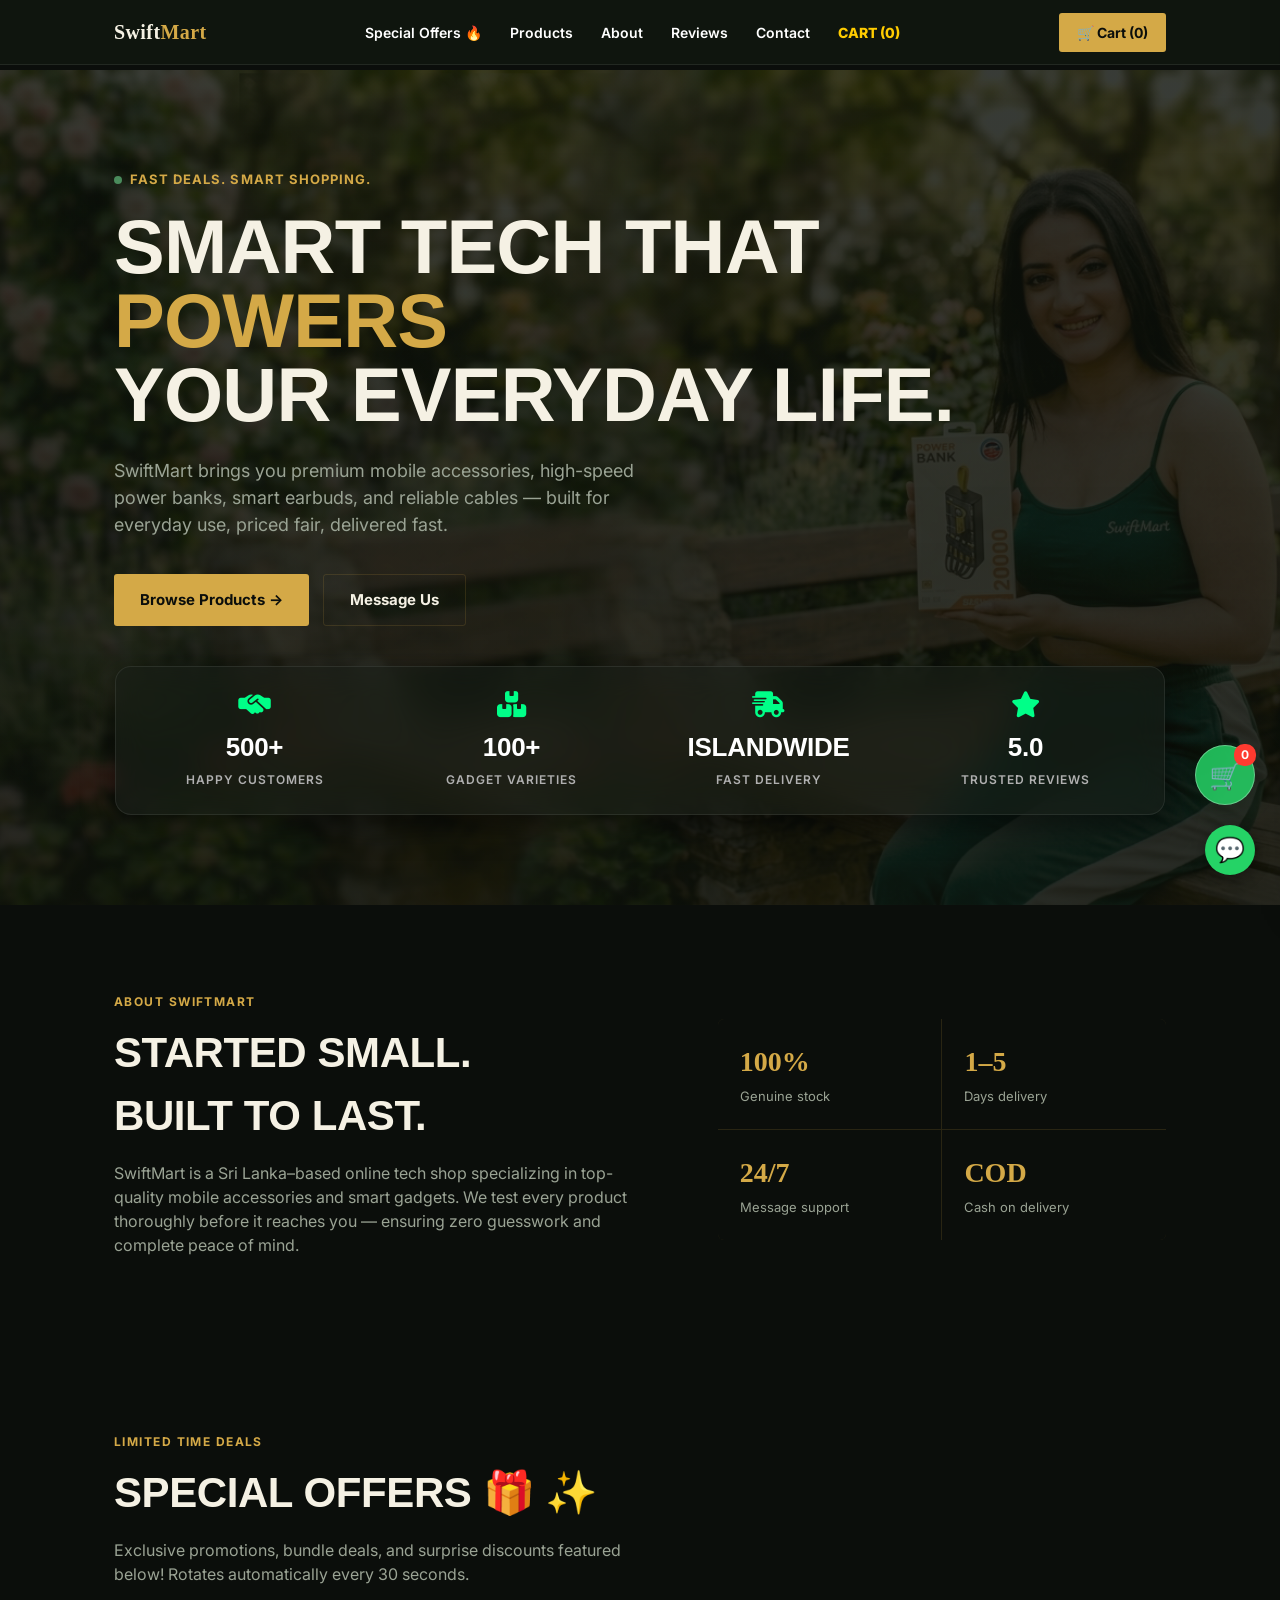
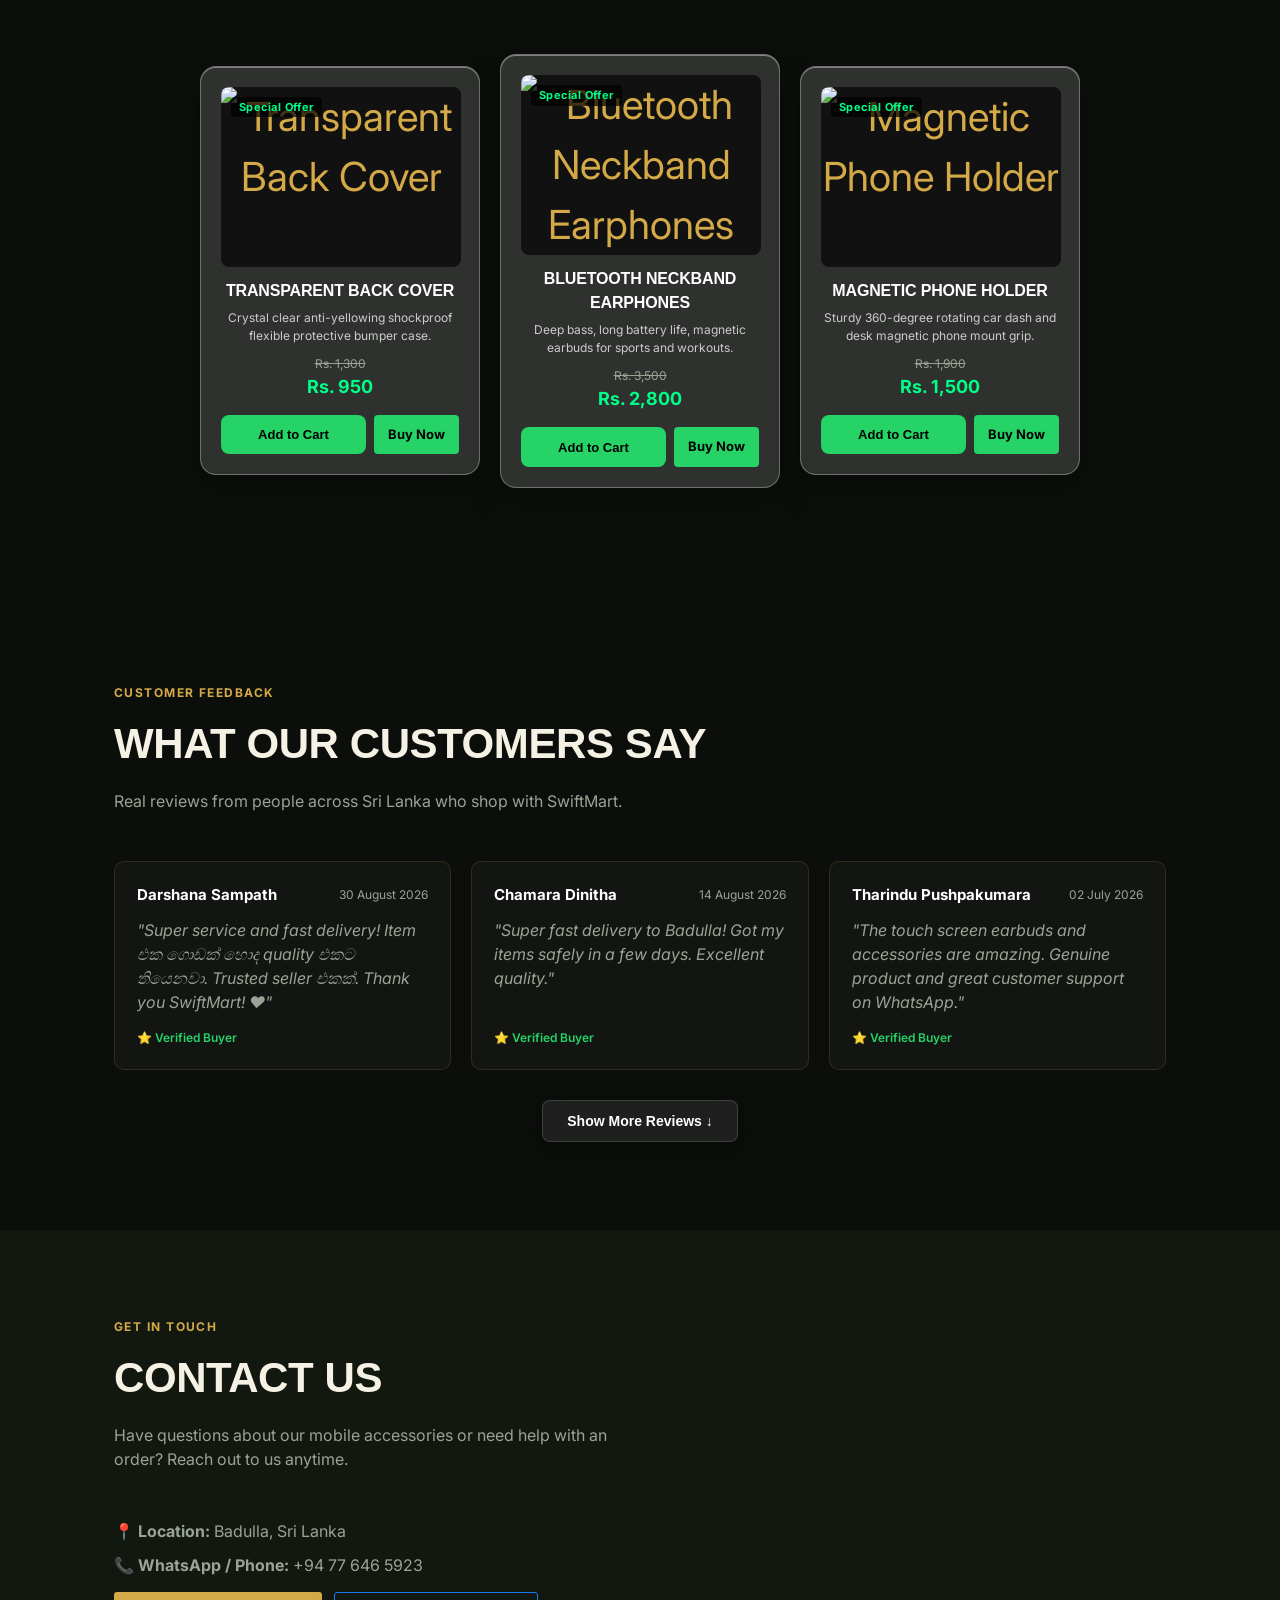
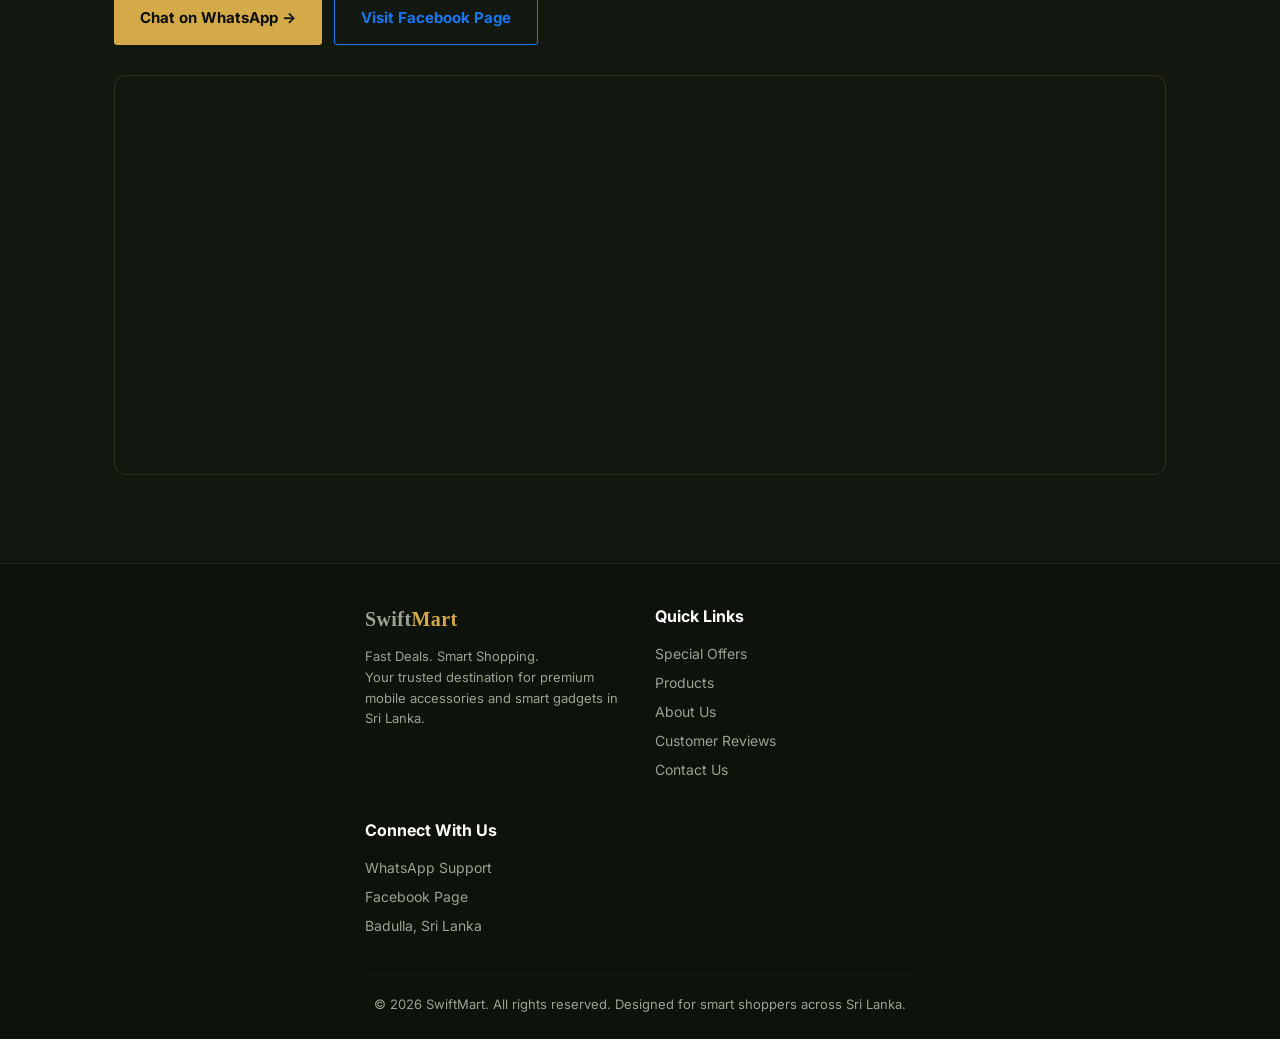
==== index.html @ 8f6fb761 "Update index.html" ====
<!DOCTYPE html>
<html lang="en">
<head>
<meta charset="UTF-8">
<meta name="viewport" content="width=device-width, initial-scale=1.0">
<title>SwiftMart | Mobile Accessories & Smart Gadgets in Badulla, Sri Lanka</title>
<meta name="description" content="Shop the best mobile phone accessories, smart gadgets, chargers, and tech items in Badulla and across Sri Lanka with islandwide delivery and fast WhatsApp ordering. Fast Deals, Smart Shopping.">
<meta name="keywords" content="SwiftMart, mobile accessories Sri Lanka, smart gadgets Badulla, phone chargers Sri Lanka, tech store Badulla, online shopping Sri Lanka">
<meta name="author" content="SwiftMart">

<meta name="google-site-verification" content="K2HTV72hZYYwLktZqMQBb0vRKhYRBGLSkxl8ZFosupA" />

<meta name="geo.region" content="LK-91">
<meta name="geo.placename" content="Badulla">
<meta name="geo.position" content="6.9934;81.0550">
<meta name="ICBM" content="6.9934, 81.0550">

<meta property="og:type" content="website">
<meta property="og:url" content="https://maliya93.github.io/SwiftMart/">
<meta property="og:title" content="SwiftMart | Fast Deals, Smart Shopping">
<meta property="og:description" content="Explore top-quality mobile accessories and smart gadgets in Badulla with fast delivery across Sri Lanka.">
<meta property="og:image" content="https://maliya93.github.io/SwiftMart/assets/preview.jpg">

<link rel="preconnect" href="https://fonts.googleapis.com">
<link href="https://fonts.googleapis.com/css2?family=Archivo+Expanded:wght@700;800&family=Inter:wght@400;500;600;700&display=swap" rel="stylesheet">
<link rel="stylesheet" href="styles.css">
<link rel="stylesheet" href="https://cdnjs.cloudflare.com/ajax/libs/font-awesome/6.4.0/css/all.min.css">
<style>
  html {
    scroll-behavior: smooth;
    scroll-padding-top: 80px;
  }

  nav {
    position: fixed;
    top: 0;
    left: 0;
    width: 100%;
    z-index: 100;
    background: rgba(18, 24, 16, 0.75) !important;
    backdrop-filter: blur(16px) saturate(180%);
    -webkit-backdrop-filter: blur(16px) saturate(180%);
    border-bottom: 1px solid rgba(255, 255, 255, 0.08);
  }

  body {
    padding-top: 70px;
  }

  .logo-link {
    text-decoration: none;
    cursor: pointer;
  }

  .navlinks a {
    color: #fff;
    transition: color 0.2s;
  }
  .navlinks a.active-nav, .navlinks a:hover {
    color: #ffcc00 !important;
  }

  .navlinks a.cart-nav-link {
    text-transform: uppercase;
    font-weight: 800;
    color: #ffcc00 !important;
    transition: color 0.2s;
  }
  .navlinks a.cart-nav-link:hover {
    color: #ffdd33 !important;
  }

  .order-link-btn {
    background: #25D366;
    color: #000 !important;
    padding: 7px 14px;
    border-radius: 4px;
    font-weight: 700;
    font-size: 13px;
    border: none !important;
    text-decoration: none;
    display: inline-flex;
    align-items: center;
    gap: 4px;
    cursor: pointer;
    transition: background 0.2s, transform 0.15s;
  }
  .order-link-btn:hover {
    background: #1eb956;
    transform: translateY(-1px);
  }
  .add-cart-btn {
    background: var(--copper);
    color: #fff;
    padding: 7px 14px;
    border-radius: 4px;
    font-weight: 700;
    font-size: 13px;
    border: none;
    cursor: pointer;
    transition: background 0.2s;
  }
  .add-cart-btn:hover {
    background: var(--copper-dim);
  }

  .share-product-btn {
    background: rgba(255, 255, 255, 0.1);
    color: #fff;
    padding: 7px 10px;
    border-radius: 4px;
    font-weight: 700;
    font-size: 13px;
    border: 1px solid rgba(255, 255, 255, 0.2);
    cursor: pointer;
    transition: background 0.2s;
    display: inline-flex;
    align-items: center;
    gap: 4px;
  }
  .share-product-btn:hover {
    background: rgba(255, 255, 255, 0.2);
  }

  .share-modal-backdrop {
    display: none;
    position: fixed;
    z-index: 2000;
    top: 0; left: 0; width: 100%; height: 100%;
    background: rgba(0, 0, 0, 0.6);
    backdrop-filter: blur(5px);
    align-items: center;
    justify-content: center;
  }
  .share-modal-backdrop.active {
    display: flex;
  }
  .share-modal-box {
    background: rgba(18, 24, 16, 0.30);
    backdrop-filter: blur(20px) saturate(180%);
    -webkit-backdrop-filter: blur(20px) saturate(180%);
    border: 1px solid rgba(255, 255, 255, 0.2);
    border-radius: 16px;
    padding: 25px;
    width: 90%;
    max-width: 360px;
    box-shadow: 0 20px 40px rgba(0,0,0,0.5);
    text-align: center;
    color: #fff;
    position: relative;
  }
  .share-modal-box h3 {
    margin: 0 0 10px 0;
    font-size: 18px;
    color: #fff;
  }
  .share-modal-box p {
    font-size: 13px;
    color: #ddd;
    margin-bottom: 20px;
  }
  .share-options-grid {
    display: flex;
    justify-content: center;
    gap: 15px;
    margin-bottom: 20px;
  }
  .share-option-icon {
    width: 45px;
    height: 45px;
    border-radius: 50%;
    display: flex;
    align-items: center;
    justify-content: center;
    font-size: 18px;
    color: #fff;
    text-decoration: none;
    transition: transform 0.2s;
    box-shadow: 0 4px 10px rgba(0,0,0,0.3);
  }
  .share-option-icon:hover {
    transform: scale(1.1);
  }
  .share-whatsapp { background: #25D366; color: #000 !important; }
  .share-facebook { background: #1877F2; }
  .share-copy { background: rgba(255, 255, 255, 0.2); border: 1px solid rgba(255,255,255,0.4); }
  
  .share-close-btn {
    background: rgba(255,255,255,0.1);
    border: none;
    color: #fff;
    padding: 8px 20px;
    border-radius: 6px;
    cursor: pointer;
    font-weight: 600;
    font-size: 13px;
    transition: background 0.2s;
  }
  .share-close-btn:hover {
    background: rgba(255,255,255,0.25);
  }

  .card-img {
    position: relative;
    height: 280px;
    background: #111;
    overflow: hidden;
    cursor: pointer;
  }
  .card-img img.main-img {
    width: 100%;
    height: 100%;
    object-fit: cover;
    object-position: center;
    display: block;
    transition: opacity 0.2s ease-in-out;
  }

  .lightbox {
    display: none;
    position: fixed;
    z-index: 1000;
    top: 0; left: 0; width: 100%; height: 100%;
    background: rgba(0, 0, 0, 0.9);
    backdrop-filter: blur(10px);
    align-items: center;
    justify-content: center;
    touch-action: none;
  }
  .lightbox.active { display: flex; }
  .lightbox-content {
    max-width: 90%;
    max-height: 80vh;
    border-radius: 8px;
    box-shadow: 0 10px 30px rgba(0,0,0,0.8);
  }
  .lightbox-close {
    position: absolute;
    top: 20px; right: 25px;
    color: #fff; font-size: 35px;
    font-weight: bold; cursor: pointer;
    z-index: 1002;
  }
  .lightbox-nav {
    position: absolute;
    top: 50%; transform: translateY(-50%);
    background: rgba(255,255,255,0.1);
    color: white; border: none;
    padding: 16px; cursor: pointer;
    font-size: 24px; border-radius: 50%;
    user-select: none; transition: background 0.2s;
    z-index: 1002;
  }
  .lightbox-nav:hover { background: rgba(255,255,255,0.3); }
  .lightbox-prev { left: 20px; }
  .lightbox-next { right: 20px; }

  .cart-float-btn {
    position: fixed;
    bottom: 25px; right: 25px;
    background: rgba(37, 211, 102, 0.85);
    color: #000;
    width: 60px; height: 60px;
    border-radius: 50%;
    display: flex; align-items: center; justify-content: center;
    font-size: 26px; 
    box-shadow: 0 8px 32px 0 rgba(0, 30, 10, 0.37);
    backdrop-filter: blur(12px);
    -webkit-backdrop-filter: blur(12px);
    border: 1px solid rgba(255, 255, 255, 0.3);
    cursor: pointer; z-index: 99; transition: transform 0.2s, background 0.2s;
  }
  .cart-float-btn:hover { transform: scale(1.08); background: rgba(37, 211, 102, 1); }
  .cart-badge {
    position: absolute; top: -2px; right: -2px;
    background: #ff3b30; color: white;
    font-size: 12px; font-weight: bold;
    padding: 2px 7px; border-radius: 10px;
  }

  .cart-drawer {
    position: fixed;
    top: 0; right: -420px;
    width: 380px; height: 100%;
    background: rgba(18, 24, 16, 0.85);
    backdrop-filter: blur(20px) saturate(180%);
    -webkit-backdrop-filter: blur(20px) saturate(180%);
    border-left: 1px solid rgba(255, 255, 255, 0.12);
    z-index: 1001;
    box-shadow: -10px 0 40px rgba(0,0,0,0.7);
    transition: right 0.35s cubic-bezier(0.1, 1, 0.1, 1);
    display: flex; flex-direction: column;
  }
  .cart-drawer.open { right: 0; }
  .cart-header {
    padding: 22px; background: rgba(255,255,255,0.04);
    display: flex; justify-content: space-between; align-items: center;
    border-bottom: 1px solid rgba(255,255,255,0.08);
  }
  .cart-header h3 { color: #fff; font-size: 18px; margin: 0; }
  .cart-close-x {
    background: none; border: none; color: #fff; font-size: 24px; cursor: pointer;
  }
  .cart-body { padding: 20px; flex: 1; overflow-y: auto; }
  .cart-item {
    display: flex; justify-content: space-between; align-items: center;
    margin-bottom: 15px; padding-bottom: 15px;
    border-bottom: 1px solid rgba(255,255,255,0.06);
  }
  .cart-item-info h4 { color: #fff; font-size: 14px; margin: 0 0 5px 0; }
  .cart-item-info p { color: #25D366; font-size: 13px; margin: 0; font-weight: 650; }
  .cart-item-controls { display: flex; align-items: center; gap: 8px; }
  .cart-item-controls button {
    background: rgba(255,255,255,0.1); color: #fff; border: none;
    width: 24px; height: 24px; border-radius: 4px; cursor: pointer; font-weight: bold;
  }
  .cart-item-controls button:hover { background: rgba(255,255,255,0.25); }
  .cart-footer {
    padding: 20px; border-top: 1px solid rgba(255,255,255,0.08);
    background: rgba(0,0,0,0.25);
  }
  .cart-total-row {
    display: flex; justify-content: space-between; color: #fff; font-size: 16px; font-weight: bold; margin-bottom: 15px;
  }
  .cart-checkout-btn {
    width: 100%; padding: 13px;
    background: #25D366; color: #000;
    font-weight: bold; border: none;
    border-radius: 6px; cursor: pointer;
    font-size: 15px; display: flex; align-items: center; justify-content: center; gap: 8px;
    transition: background 0.2s, transform 0.15s;
  }
  .cart-checkout-btn:hover { background: #1eb956; transform: translateY(-1px); }

  .wa-chat-btn {
    background: #25D366; color: #000; width: 50px; height: 50px; border-radius: 50%;
    display: flex; align-items: center; justify-content: center; font-size: 24px;
    box-shadow: 0 4px 15px rgba(0,0,0,0.3); cursor: pointer; border: none; transition: transform 0.2s;
  }
  .wa-chat-btn:hover { transform: scale(1.05); }
  .wa-chat-box {
    position: fixed; bottom: 95px; right: 25px; width: 280px; background: #121810;
    border: 1px solid var(--line); border-radius: 12px;
    overflow: hidden; box-shadow: 0 10px 30px rgba(0,0,0,0.5); z-index: 98;
    display: none;
  }
  .wa-chat-box.open { display: block; }
  .wa-chat-header {
    background: #075e54; color: #fff; padding: 12px 15px; font-weight: bold;
    display: flex; justify-content: space-between; align-items: center;
  }
  .wa-chat-body { padding: 15px; color: var(--slate); font-size: 13px; }

  .review-card {
    background: rgba(255,255,255,0.03); 
    padding: 22px; 
    border-radius: 10px; 
    border: 1px solid var(--line);
    display: flex;
    flex-direction: column;
    justify-content: space-between;
  }
  .review-hidden {
    display: none;
  }
  .review-hidden.show {
    display: flex;
  }

  .glass-btn {
    background: rgba(255, 255, 255, 0.08);
    backdrop-filter: blur(12px);
    -webkit-backdrop-filter: blur(12px);
    border: 1px solid rgba(255, 255, 255, 0.15);
    color: #fff;
    padding: 12px 24px;
    border-radius: 8px;
    font-weight: 600;
    font-size: 14px;
    cursor: pointer;
    transition: all 0.2s ease;
    box-shadow: 0 8px 32px 0 rgba(0, 0, 0, 0.3);
  }
  .glass-btn:hover {
    background: rgba(255, 255, 255, 0.15);
    border-color: rgba(255, 255, 255, 0.3);
    transform: translateY(-1px);
  }

  /* Hot Deals Section - Glass & Embossed CSS */
  .hot-deals-container {
    display: flex;
    gap: 20px;
    justify-content: center;
    align-items: center;
    padding: 20px;
    flex-wrap: wrap;
    margin-top: 30px;
  }
  .deal-box {
    background: rgba(255, 255, 255, 0.15);
    backdrop-filter: blur(12px);
    -webkit-backdrop-filter: blur(12px);
    border: 1px solid rgba(255, 255, 255, 0.3);
    box-shadow: 0 15px 35px rgba(0, 0, 0, 0.2), 
                inset 0 1px 0 rgba(255, 255, 255, 0.4);
    border-radius: 16px;
    padding: 20px;
    width: 280px;
    transition: all 0.5s ease-in-out;
    text-align: center;
    color: #fff;
  }
  .deal-box:hover {
    transform: translateY(-5px);
    box-shadow: 0 20px 40px rgba(0, 0, 0, 0.3), 
                inset 0 1px 0 rgba(255, 255, 255, 0.6);
  }

  footer {
    background: #0d120a;
    border-top: 1px solid rgba(255,255,255,0.08);
    color: var(--slate);
    padding: 40px 0 25px 0;
    font-size: 14px;
  }
  .footer-grid {
    display: grid;
    grid-template-columns: repeat(auto-fit, minmax(220px, 1fr));
    gap: 30px;
    margin-bottom: 30px;
  }
  .footer-col h4 {
    color: #fff;
    font-size: 16px;
    margin-bottom: 15px;
    font-weight: 700;
  }
  .footer-col ul {
    list-style: none;
    padding: 0;
    margin: 0;
  }
  .footer-col ul li {
    margin-bottom: 8px;
  }
  .footer-col ul li a {
    color: var(--slate);
    text-decoration: none;
    transition: color 0.2s;
  }
  .footer-col ul li a:hover {
    color: #ffcc00;
  }
  .footer-bottom {
    text-align: center;
    border-top: 1px solid rgba(255,255,255,0.05);
    padding-top: 20px;
    font-size: 13px;
    color: rgba(255,255,255,0.5);
  }

  header.hero {
    position: relative;
    background: linear-gradient(rgba(12, 16, 10, 0.82), rgba(12, 16, 10, 0.88)), url('images/BG01.jpg') no-repeat center center/cover !important;
    transition: background 0.8s ease-in-out;
  }

  @media (max-width: 768px) {
    header.hero {
      background: linear-gradient(rgba(12, 16, 10, 0.82), rgba(12, 16, 10, 0.88)), url('images/BG01 - Mobi.jpg') no-repeat center center/cover !important;
      background-size: cover !important;
      background-position: center center !important;
    }
  }
</style>
</head>
<body>

<div id="chargebar"></div>

<nav>
  <div class="wrap">
    <a href="#" class="logo-link"><div class="logo">Swift<span>Mart</span></div></a>
    <div class="navlinks">
      <a href="#special-offers" id="nav-special-offers">Special Offers 🔥</a>
      <a href="products.html" id="nav-products">Products</a>
      <a href="#about" id="nav-about">About</a>
      <a href="#reviews" id="nav-reviews">Reviews</a>
      <a href="#contact" id="nav-contact">Contact</a>
      <a href="javascript:void(0)" onclick="toggleCart()" class="cart-nav-link">CART (<span id="cart-count-nav">0</span>)</a>
    </div>
    <a href="javascript:void(0)" onclick="toggleCart()" class="nav-cta">🛒 Cart (<span id="cart-count-nav-top">0</span>)</a>
  </div>
</nav>

<div class="cart-float-btn" id="floatingCartBtn" onclick="toggleCart()" title="Open Cart" style="bottom: 95px;">
  🛒
  <span class="cart-badge" id="cart-badge-float">0</span>
</div>

<div style="position: fixed; bottom: 25px; right: 25px; z-index: 99; display: flex; flex-direction: column; align-items: flex-end;">
  <div class="wa-chat-box" id="waChatBox">
    <div class="wa-chat-header">
      <span>💬 SwiftMart Support</span>
      <span style="cursor: pointer; font-size: 18px;" onclick="toggleWaChat()">×</span>
    </div>
    <div class="wa-chat-body">
      <p style="margin-bottom: 12px; color: #fff;">Hi there! 👋 How can we help you with SwiftMart accessories today?</p>
      <a href="https://wa.me/94776465923?text=Hi%20SwiftMart,%20I%20have%20an%20inquiry" target="_blank" class="btn btn-primary" style="display: block; text-align: center; padding: 10px; font-size: 13px;">Start WhatsApp Chat →</a>
    </div>
  </div>
  <button class="wa-chat-btn" onclick="toggleWaChat()" title="Chat on WhatsApp">
    💬
  </button>
</div>

<div class="cart-drawer" id="cartDrawer">
  <div class="cart-header">
    <h3>Your Shopping Cart</h3>
    <button class="cart-close-x" onclick="toggleCart()">×</button>
  </div>
  <div class="cart-body" id="cartItemsContainer">
    <p style="color: var(--slate); text-align: center; margin-top: 40px;">Your cart is empty.</p>
  </div>
  <div class="cart-footer">
    <div class="cart-total-row">
      <span>Total:</span>
      <span id="cartTotalPrice">Rs. 0</span>
    </div>
    <button class="cart-checkout-btn" onclick="sendCartToWhatsApp()">
      📲 Send Order via WhatsApp
    </button>
  </div>
</div>

<header class="hero">
  <div class="wrap">
    <div class="eyebrow"><span class="pulse-dot"></span> Fast Deals. Smart Shopping.</div>
    <h1 class="headline">Smart Tech That <span class="accent">Powers</span><br>Your Everyday Life.</h1>
    <p class="sub">SwiftMart brings you premium mobile accessories, high-speed power banks, smart earbuds, and reliable cables — built for everyday use, priced fair, delivered fast.</p>
    <div class="hero-actions">
      <a href="products.html" class="btn btn-primary">Browse Products →</a>
      <a href="https://wa.me/94776465923?text=Hi%20SwiftMart,%20I%20have%20an%20inquiry" target="_blank" class="btn btn-outline">Message Us</a>
    </div>

    <section class="swift-stats-bar">
        <div class="stats-container">
            <div class="stat-item">
                <i class="fas fa-handshake-simple"></i>
                <h3>500+</h3>
                <p>Happy Customers</p>
            </div>
            <div class="stat-item">
                <i class="fas fa-boxes-stacked"></i>
                <h3>100+</h3>
                <p>Gadget Varieties</p>
            </div>
            <div class="stat-item">
                <i class="fas fa-truck-fast"></i>
                <h3>Islandwide</h3>
                <p>Fast Delivery</p>
            </div>
            <div class="stat-item">
                <i class="fas fa-star"></i>
                <h3>5.0</h3>
                <p>Trusted Reviews</p>
            </div>
        </div>
    </section>

    <style>
    .swift-stats-bar {
        background: rgba(25, 30, 25, 0.65);
        backdrop-filter: blur(16px) saturate(180%);
        -webkit-backdrop-filter: blur(16px) saturate(180%);
        border: 1px solid rgba(255, 255, 255, 0.08);
        border-radius: 16px;
        max-width: 1050px;
        margin: 40px auto 10px auto;
        padding: 25px 20px;
        box-shadow: 0 10px 30px rgba(0, 0, 0, 0.5);
    }
    .stats-container {
        display: flex;
        flex-wrap: wrap;
        justify-content: space-around;
        align-items: center;
        gap: 20px;
    }
    .stat-item {
        text-align: center;
        flex: 1;
        min-width: 150px;
        transition: transform 0.3s ease;
    }
    .stat-item:hover {
        transform: translateY(-4px);
    }
    .stat-item i {
        font-size: 26px;
        color: #00ff88;
        margin-bottom: 10px;
    }
    .stat-item h3 {
        font-size: 26px;
        font-weight: 700;
        margin: 0 0 4px 0;
        color: #ffffff;
    }
    .stat-item p {
        font-size: 12px;
        color: #b0b0b0;
        margin: 0;
        text-transform: uppercase;
        letter-spacing: 1px;
        font-weight: 600;
    }
    @media (max-width: 768px) {
        .swift-stats-bar {
            margin: 20px 10px;
            padding: 20px 10px;
        }
    }
    </style>

  </div>
</header>

<section class="section" id="about">
  <div class="wrap about-grid">
    <div>
      <div class="kicker">ABOUT SWIFTMART</div>
      <h2 class="section-title">Started small.<br>Built to last.</h2>
      <p class="section-desc" style="margin-bottom:0;">
        SwiftMart is a Sri Lanka–based online tech shop specializing in top-quality mobile accessories and smart gadgets. We test every product thoroughly before it reaches you — ensuring zero guesswork and complete peace of mind.
      </p>
    </div>
    <div class="about-stats">
      <div class="stat"><b>100%</b><span>Genuine stock</span></div>
      <div class="stat"><b>1–5</b><span>Days delivery</span></div>
      <div class="stat"><b>24/7</b><span>Message support</span></div>
      <div class="stat"><b>COD</b><span>Cash on delivery</span></div>
    </div>
  </div>
</section>

<section class="section" id="special-offers">
  <div class="wrap">
    <div class="kicker">LIMITED TIME DEALS</div>
    <h2 class="section-title">Special Offers 🎁 ✨</h2>
    <p class="section-desc">Exclusive promotions, bundle deals, and surprise discounts featured below! Rotates automatically every 30 seconds.</p>
    
    <div class="hot-deals-container" id="hotDealsContainer">
        <!-- Dynamic Products from products.html list will load here -->
    </div>
  </div>
</section>

<section class="section" id="reviews">
  <div class="wrap">
    <div class="kicker">CUSTOMER FEEDBACK</div>
    <h2 class="section-title">What Our Customers Say</h2>
    <p class="section-desc">Real reviews from people across Sri Lanka who shop with SwiftMart.</p>
    
    <div style="margin-top: 30px; display: grid; grid-template-columns: repeat(auto-fit, minmax(280px, 1fr)); gap: 20px;" id="reviewsGrid">
      <div class="review-card">
        <div>
          <div style="display: flex; justify-content: space-between; align-items: center; margin-bottom: 12px;">
            <b style="color: #fff; font-size: 15px;">Darshana Sampath</b>
            <span style="font-size: 12px; color: var(--slate);">30 August 2026</span>
          </div>
          <p style="color: var(--slate); font-style: italic; margin-bottom: 15px; line-height: 1.5;">"Super service and fast delivery! Item එක ගොඩක් හොද quality එකට තියෙනවා. Trusted seller එකක්. Thank you SwiftMart! ❤️"</p>
        </div>
        <div style="font-size: 12px; color: #25D366; font-weight: 600;">⭐ Verified Buyer</div>
      </div>

      <div class="review-card">
        <div>
          <div style="display: flex; justify-content: space-between; align-items: center; margin-bottom: 12px;">
            <b style="color: #fff; font-size: 15px;">Chamara Dinitha</b>
            <span style="font-size: 12px; color: var(--slate);">14 August 2026</span>
          </div>
          <p style="color: var(--slate); font-style: italic; margin-bottom: 15px; line-height: 1.5;">"Super fast delivery to Badulla! Got my items safely in a few days. Excellent quality."</p>
        </div>
        <div style="font-size: 12px; color: #25D366; font-weight: 600;">⭐ Verified Buyer</div>
      </div>

      <div class="review-card">
        <div>
          <div style="display: flex; justify-content: space-between; align-items: center; margin-bottom: 12px;">
            <b style="color: #fff; font-size: 15px;">Tharindu Pushpakumara</b>
            <span style="font-size: 12px; color: var(--slate);">02 July 2026</span>
          </div>
          <p style="color: var(--slate); font-style: italic; margin-bottom: 15px; line-height: 1.5;">"The touch screen earbuds and accessories are amazing. Genuine product and great customer support on WhatsApp."</p>
        </div>
        <div style="font-size: 12px; color: #25D366; font-weight: 600;">⭐ Verified Buyer</div>
      </div>

      <div class="review-card review-hidden extra-review">
        <div>
          <div style="display: flex; justify-content: space-between; align-items: center; margin-bottom: 12px;">
            <b style="color: #fff; font-size: 15px;">Kasun Rathnayake</b>
            <span style="font-size: 12px; color: var(--slate);">20 June 2026</span>
          </div>
          <p style="color: var(--slate); font-style: italic; margin-bottom: 15px; line-height: 1.5;">"Best power bank collection in Sri Lanka. Very helpful service and solid warranty support."</p>
        </div>
        <div style="font-size: 12px; color: #25D366; font-weight: 600;">⭐ Verified Buyer</div>
      </div>

      <div class="review-card review-hidden extra-review">
        <div>
          <div style="display: flex; justify-content: space-between; align-items: center; margin-bottom: 12px;">
            <b style="color: #fff; font-size: 15px;">Nuwan Pradeep</b>
            <span style="font-size: 12px; color: var(--slate);">05 May 2026</span>
          </div>
          <p style="color: var(--slate); font-style: italic; margin-bottom: 15px; line-height: 1.5;">"Smooth transaction. Ordered via WhatsApp and got it delivered right to my doorstep. Highly recommended!"</p>
        </div>
        <div style="font-size: 12px; color: #25D366; font-weight: 600;">⭐ Verified Buyer</div>
      </div>
    </div>

    <div style="text-align: center; margin-top: 30px;" id="showMoreContainer">
      <button onclick="toggleMoreReviews()" id="showMoreBtn" class="glass-btn">Show More Reviews ↓</button>
    </div>
  </div>
</section>

<section class="section section-alt" id="contact">
  <div class="wrap">
    <div class="kicker">GET IN TOUCH</div>
    <h2 class="section-title">Contact Us</h2>
    <p class="section-desc">Have questions about our mobile accessories or need help with an order? Reach out to us anytime.</p>
    
    <div style="margin-top: 30px;">
      <p style="color: var(--slate); margin-bottom: 10px;">📍 <b>Location:</b> Badulla, Sri Lanka</p>
      <p style="color: var(--slate); margin-bottom: 15px;">📞 <b>WhatsApp / Phone:</b> +94 77 646 5923</p>
      <div style="display: flex; gap: 12px; flex-wrap: wrap; margin-top: 15px;">
        <a href="https://wa.me/94776465923?text=Hi%20SwiftMart,%20I%20have%20an%20inquiry" target="_blank" class="btn btn-primary">Chat on WhatsApp →</a>
        <a href="https://www.facebook.com/profile.php?id=61578484391080" target="_blank" class="btn btn-outline" style="border-color: #1877F2; color: #1877F2;">Visit Facebook Page</a>
      </div>
    </div>
    
    <div style="margin-top: 30px; border-radius: 12px; overflow: hidden; border: 1px solid var(--line); height: 400px; background: #121810;">
      <iframe src="https://www.google.com/maps/embed?pb=!1m18!1m12!1m3!1d320.3430775183844!2d81.05117933911423!3d6.993193341477941!2m3!1f0!2f0!3f0!3m2!1i1024!2i768!4f13.1!3m3!1m2!1s0x3ae46321a0bab985%3A0x6abe489e54181c65!2sSwiftMart!5e1!3m2!1sen!2slk!4v1788463587495!5m2!1sen!2slk" width="100%" height="100%" style="border:0;" allowfullscreen="" loading="lazy" referrerpolicy="strict-origin-when-cross-origin"></iframe>
    </div>
  </div>
</section>

<footer>
  <div class="wrap">
    <div class="footer-grid">
      <div class="footer-col">
        <div class="logo" style="margin-bottom: 12px;">Swift<span>Mart</span></div>
        <p style="font-size: 13px; color: var(--slate); line-height: 1.6;">
          Fast Deals. Smart Shopping.<br>Your trusted destination for premium mobile accessories and smart gadgets in Sri Lanka.
        </p>
      </div>
      <div class="footer-col">
        <h4>Quick Links</h4>
        <ul>
          <li><a href="#special-offers">Special Offers</a></li>
          <li><a href="products.html">Products</a></li>
          <li><a href="#about">About Us</a></li>
          <li><a href="#reviews">Customer Reviews</a></li>
          <li><a href="#contact">Contact Us</a></li>
        </ul>
      </div>
      <div class="footer-col">
        <h4>Connect With Us</h4>
        <ul>
          <li><a href="https://wa.me/94776465923" target="_blank">WhatsApp Support</a></li>
          <li><a href="https://www.facebook.com/profile.php?id=61578484391080" target="_blank">Facebook Page</a></li>
          <li><a href="#contact">Badulla, Sri Lanka</a></li>
        </ul>
      </div>
    </div>
    <div class="footer-bottom">
      <p>© 2026 SwiftMart. All rights reserved. Designed for smart shoppers across Sri Lanka.</p>
    </div>
  </div>
</footer>

<div class="share-modal-backdrop" id="shareModalBackdrop">
  <div class="share-modal-box">
    <h3 id="shareModalTitle">Share Product</h3>
    <p>Choose your platform to share this item with friends:</p>
    <div class="share-options-grid">
      <a id="shareWaBtn" href="javascript:void(0)" target="_blank" class="share-option-icon share-whatsapp" title="Share on WhatsApp"><i class="fab fa-whatsapp"></i></a>
      <a id="shareFbBtn" href="javascript:void(0)" target="_blank" class="share-option-icon share-facebook" title="Share on Facebook"><i class="fab fa-facebook-f"></i></a>
      <a href="javascript:void(0)" onclick="copyCurrentShareLink(this)" class="share-option-icon share-copy" title="Copy Link"><i class="fas fa-link"></i></a>
    </div>
    <button onclick="closeShareModal()" class="share-close-btn">Close</button>
  </div>
</div>

<div id="lightbox" class="lightbox">
  <span class="lightbox-close" onclick="closeLightbox()">×</span>
  <img id="lightbox-img" class="lightbox-content" src="" alt="Popup View">
</div>

<script>
  // Scroll Chargebar Script
  window.addEventListener('scroll', () => {
    let winScroll = document.documentElement.scrollTop;
    let height = document.documentElement.scrollHeight - document.documentElement.clientHeight;
    let scrolled = (winScroll / height) * 100;
    const chargebar = document.getElementById('chargebar');
    if (chargebar) {
      chargebar.style.width = scrolled + '%';
    }
  });

  // Products list synchronized with products.html
  const allProducts = [
    {
      id: 1,
      name: "Wireless Earbuds Pro",
      desc: "Active noise cancellation, crystal clear sound & smart LED touch display case.",
      oldPrice: "Rs. 5,500",
      price: "Rs. 4,500",
      numPrice: 4500,
      image: "images/earbuds.png"
    },
    {
      id: 2,
      name: "Fast Charging Adapter 20W",
      desc: "High-speed Type-C wall charger with advanced over-voltage safety protection.",
      oldPrice: "Rs. 2,800",
      price: "Rs. 2,200",
      numPrice: 2200,
      image: "images/adapter.png"
    },
    {
      id: 3,
      name: "Magnetic Phone Holder",
      desc: "Sturdy 360-degree rotating car dash and desk magnetic phone mount grip.",
      oldPrice: "Rs. 1,900",
      price: "Rs. 1,500",
      numPrice: 1500,
      image: "images/holder.png"
    },
    {
      id: 4,
      name: "Transparent Back Cover",
      desc: "Crystal clear anti-yellowing shockproof flexible protective bumper case.",
      oldPrice: "Rs. 1,300",
      price: "Rs. 950",
      numPrice: 950,
      image: "images/cover.png"
    },
    {
      id: 5,
      name: "Type-C Braided Cable",
      desc: "Heavy-duty fast data sync and rapid charging reinforced nylon braided wire.",
      oldPrice: "Rs. 1,200",
      price: "Rs. 800",
      numPrice: 800,
      image: "images/cable.png"
    },
    {
      id: 6,
      name: "Mini Power Bank 10000mAh",
      desc: "Ultra-compact pocket-size high capacity portable charger power bank.",
      oldPrice: "Rs. 6,900",
      price: "Rs. 5,900",
      numPrice: 5900,
      image: "images/powerbank.png"
    },
    {
      id: 7,
      name: "Bluetooth Neckband Earphones",
      desc: "Deep bass, long battery life, magnetic earbuds for sports and workouts.",
      oldPrice: "Rs. 3,500",
      price: "Rs. 2,800",
      numPrice: 2800,
      image: "images/neckband.png"
    },
    {
      id: 8,
      name: "Smart Watch Ultra Series",
      desc: "Bluetooth calling, fitness tracker, multiple sports modes, HD touch display.",
      oldPrice: "Rs. 8,500",
      price: "Rs. 6,900",
      numPrice: 6900,
      image: "images/smartwatch.png"
    },
    {
      id: 9,
      name: "Tempered Glass Screen Protector",
      desc: "9H hardness scratch-resistant edge-to-edge transparent glass protection.",
      oldPrice: "Rs. 950",
      price: "Rs. 650",
      numPrice: 650,
      image: "images/tempered.png"
    },
    {
      id: 10,
      name: "Phone Ring Light Stand",
      desc: "Adjustable LED ring light with phone holder for content creators and reels.",
      oldPrice: "Rs. 4,200",
      price: "Rs. 3,400",
      numPrice: 3400,
      image: "images/ringlight.png"
    },
    {
      id: 11,
      name: "OTG Adapter Type-C to USB",
      desc: "High-speed data transfer connector plug for flash drives and accessories.",
      oldPrice: "Rs. 600",
      price: "Rs. 350",
      numPrice: 350,
      image: "images/otg.png"
    },
    {
      id: 12,
      name: "Car Charger Dual Port 38W",
      desc: "Fast USB and Type-C vehicle power adapter with LED voltage indicator.",
      oldPrice: "Rs. 2,500",
      price: "Rs. 1,950",
      numPrice: 1950,
      image: "images/carcharger.png"
    }
  ];

  function getWeeklyProducts() {
    let shuffled = [...allProducts].sort(() => Math.random() - 0.5);
    return shuffled.slice(0, 3);
  }

  function renderHotDeals() {
    const container = document.getElementById("hotDealsContainer");
    if(!container) return;
    const weeklyItems = getWeeklyProducts();

    container.innerHTML = weeklyItems.map(product => `
        <div class="deal-box">
            <div class="card-img" onclick="openLightbox('${product.image}')" style="height: 180px; border-radius: 8px; margin-bottom: 12px;">
                <img src="${product.image}" alt="${product.name}" class="main-img" style="object-fit: contain;">
                <span class="card-tag" style="position: absolute; top: 10px; left: 10px; background: rgba(0,0,0,0.7); color: #00ff88; padding: 2px 8px; font-size: 11px; border-radius: 4px;">Special Offer</span>
            </div>
            <h3 style="font-size: 16px; margin-bottom: 6px; color: #fff;">${product.name}</h3>
            <p style="font-size: 12px; color: #ccc; margin-bottom: 10px;">${product.desc}</p>
            <div style="margin-bottom: 15px;">
              <span style="text-decoration: line-through; color: var(--slate); font-size: 12px; display: block;">${product.oldPrice}</span>
              <span style="font-weight:bold; color:#00ff88; font-size: 18px;">${product.price}</span>
            </div>
            <div style="display: flex; gap: 8px;">
              <button onclick="addToCart('${product.name}', ${product.numPrice})" style="flex:1; padding:10px; background:#25D366; color:#000; border:none; border-radius:8px; cursor:pointer; font-weight:bold; font-size:13px;">Add to Cart</button>
              <a href="https://wa.me/94776465923?text=Hi%20SwiftMart,%20I%20want%20to%20order%20${encodeURIComponent(product.name)}%20at%20Special%20Offer%20${product.price}" target="_blank" class="order-link-btn" style="padding: 10px 14px;">Buy Now</a>
            </div>
        </div>
    `).join('');
  }

  document.addEventListener("DOMContentLoaded", () => {
    renderHotDeals();
  });

  // Changes items automatically every 30 seconds (30000 milliseconds)
  setInterval(renderHotDeals, 30000);

  function getHeroImages() {
    if (window.innerWidth <= 768) {
      return [
        "images/BG01 - Mobi.jpg",
        "images/BG02 - Mobi.jpg"
      ];
    } else {
      return [
        "images/BG01.jpg",
        "images/BG02.jpg"
      ];
    }
  }

  let currentHeroIndex = 0;

  function rotateHeroBackground() {
    const heroImages = getHeroImages();
    currentHeroIndex = (currentHeroIndex + 1) % heroImages.length;
    const heroEl = document.querySelector('header.hero');
    if (heroEl) {
      heroEl.style.setProperty('background', `linear-gradient(rgba(12, 16, 10, 0.82), rgba(12, 16, 10, 0.88)), url('${heroImages[currentHeroIndex]}') no-repeat center center/cover`, 'important');
    }
  }

  setInterval(rotateHeroBackground, 10000);

  function toggleWaChat() {
    const box = document.getElementById('waChatBox');
    box.classList.toggle('open');
  }

  function toggleMoreReviews() {
    const hiddenReviews = document.querySelectorAll('.extra-review');
    const btn = document.getElementById('showMoreBtn');
    let isHidden = false;

    hiddenReviews.forEach(rev => {
      rev.classList.toggle('show');
      if(rev.classList.contains('show')) {
        isHidden = true;
      }
    });

    if(isHidden) {
      btn.innerText = 'Show Less Reviews ↑';
    } else {
      btn.innerText = 'Show More Reviews ↓';
    }
  }

  window.addEventListener('scroll', () => {
    const sections = document.querySelectorAll('section');
    const navLinks = document.querySelectorAll('.navlinks a[href^="#"]');
    
    let current = '';
    sections.forEach(section => {
      const sectionTop = section.offsetTop;
      if (window.scrollY >= (sectionTop - 120)) {
        current = section.getAttribute('id');
      }
    });

    navLinks.forEach(link => {
      link.classList.remove('active-nav');
      if (link.getAttribute('href') === '#' + current) {
        link.classList.add('active-nav');
      }
    });
  });

  let activeShareUrl = '';

  function openShareModal(productName, productUrl) {
    activeShareUrl = productUrl;
    document.getElementById('shareModalTitle').innerText = 'Share ' + productName;
    
    const waText = `Check out this amazing product at SwiftMart: *${productName}* - ${productUrl}`;
    document.getElementById('shareWaBtn').setAttribute('href', `https://wa.me/?text=${encodeURIComponent(waText)}`);
    
    const fbUrl = `https://www.facebook.com/sharer/sharer.php?u=${encodeURIComponent(productUrl)}`;
    document.getElementById('shareFbBtn').setAttribute('href', fbUrl);

    document.getElementById('shareModalBackdrop').classList.add('active');
  }

  function closeShareModal() {
    document.getElementById('shareModalBackdrop').classList.remove('active');
  }

  function copyCurrentShareLink(btnElement) {
    navigator.clipboard.writeText(activeShareUrl).then(() => {
      let origHtml = btnElement.innerHTML;
      btnElement.innerHTML = '<i class="fas fa-check"></i>';
      setTimeout(() => {
        btnElement.innerHTML = origHtml;
      }, 2000);
    });
  }

  function openLightbox(imageSrc) {
    const lightbox = document.getElementById('lightbox');
    const lightboxImg = document.getElementById('lightbox-img');
    lightboxImg.src = imageSrc;
    lightbox.classList.add('active');
  }

  function closeLightbox() {
    document.getElementById('lightbox').classList.remove('active');
  }

  let cart = [];

  function toggleCart() {
    const drawer = document.getElementById('cartDrawer');
    drawer.classList.toggle('open');
  }

  function addToCart(name, price) {
    const existingItem = cart.find(item => item.name === name);
    if (existingItem) {
      existingItem.qty += 1;
    } else {
      cart.push({ name, price, qty: 1 });
    }
    updateCartUI();
    toggleCart();
  }

  function updateQty(name, change) {
    const item = cart.find(item => item.name === name);
    if (item) {
      item.qty += change;
      if (item.qty <= 0) {
        cart = cart.filter(i => i.name !== name);
      }
    }
    updateCartUI();
  }

  let totalCount = 0;
  let totalPrice = 0;

  function updateCartUI() {
    const container = document.getElementById('cartItemsContainer');
    const countNav = document.getElementById('cart-count-nav');
    const countNavTop = document.getElementById('cart-count-nav-top');
    const badgeFloat = document.getElementById('cart-badge-float');
    const totalPriceEl = document.getElementById('cartTotalPrice');

    totalCount = 0;
    totalPrice = 0;

    if (cart.length === 0) {
      container.innerHTML = '<p style="color: var(--slate); text-align: center; margin-top: 40px;">Your cart is empty.</p>';
    } else {
      container.innerHTML = '';
      cart.forEach(item => {
        totalCount += item.qty;
        totalPrice += item.price * item.qty;

        container.innerHTML += `
          <div class="cart-item">
            <div class="cart-item-info">
              <h4>${item.name}</h4>
              <p>Rs. ${(item.price * item.qty).toLocaleString()}</p>
            </div>
            <div class="cart-item-controls">
              <button onclick="updateQty('${item.name}', -1)">-</button>
              <span style="color: #fff; font-size: 13px; font-weight: bold;">${item.qty}</span>
              <button onclick="updateQty('${item.name}', 1)">+</button>
            </div>
          </div>
        `;
      });
    }

    countNav.innerText = totalCount;
    countNavTop.innerText = totalCount;
    badgeFloat.innerText = totalCount;
    totalPriceEl.innerText = 'Rs. ' + totalPrice.toLocaleString();
  }

  function sendCartToWhatsApp() {
    if (cart.length === 0) {
      alert('Your cart is empty!');
      return;
    }

    let message = 'Hi SwiftMart, I would like to place an order:%0A';
    let total = 0;

    cart.forEach(item => {
      let sub = item.price * item.qty;
      total += sub;
      message += `- ${item.name} (x${item.qty}) - Rs. ${sub.toLocaleString()}%0A`;
    });

    message += `%0ATotal: Rs. ${total.toLocaleString()}%0APlease confirm my order.`;
    window.open(`https://wa.me/94776465923?text=${message}`, '_blank');
  }
</script>

</body>
</html>
---- styles.css ----
:root{
    --bg: #0B0E0B;
    --bg-alt: #121810;
    --copper: #D4A947;
    --copper-dim: #9C7C2E;
    --cream: #F5F1E4;
    --slate: #9AA394;
    --cyan: #4A8B5C;
    --line: rgba(212,169,71,0.15);
  }
  *{box-sizing:border-box; margin:0; padding:0;}
  html{scroll-behavior:smooth;}
  body{
    background:var(--bg);
    color:var(--cream);
    font-family:'Inter',sans-serif;
    line-height:1.5;
    overflow-x:hidden;
  }
  h1,h2,h3{
    font-family:'Archivo Expanded',sans-serif;
    letter-spacing:-0.01em;
    text-transform:uppercase;
  }
  a{color:inherit; text-decoration:none;}
  img{max-width:100%; display:block;}
  .wrap{max-width:1100px; margin:0 auto; padding:0 24px;}

  /* charge bar - signature element, fixed at top, fills on scroll */
  #chargebar{
    position:fixed; top:0; left:0; height:4px; width:0%;
    background:linear-gradient(90deg, var(--copper), var(--cyan));
    z-index:100; transition:width 0.1s linear;
  }

  /* nav */
  nav{
    position:sticky; top:0; z-index:50;
    background:rgba(20,22,43,0.88); backdrop-filter:blur(10px);
    border-bottom:1px solid var(--line);
  }
  nav .wrap{display:flex; align-items:center; justify-content:space-between; height:64px;}
  .logo{font-family:'Archivo Expanded'; font-weight:800; font-size:20px; letter-spacing:0.02em;}
  .logo span{color:var(--copper);}
  .navlinks{display:flex; gap:28px; font-size:14px; font-weight:600;}
  .navlinks a{color:var(--slate); transition:color 0.2s;}
  .navlinks a:hover{color:var(--cream);}
  .nav-cta{
    background:var(--copper); color:var(--bg); padding:9px 18px; border-radius:3px;
    font-weight:700; font-size:14px;
  }
  @media(max-width:640px){ .navlinks{display:none;} }

  /* hero */
  header.hero{
    padding:100px 0 80px; position:relative;
    background:
      radial-gradient(ellipse 600px 400px at 85% 20%, rgba(212,169,71,0.15), transparent),
      radial-gradient(ellipse 500px 350px at 10% 80%, rgba(74,139,92,0.15), transparent);
  }
  .eyebrow{
    display:flex; align-items:center; gap:8px;
    color:var(--copper); font-size:13px; font-weight:700; letter-spacing:0.08em; text-transform:uppercase;
    margin-bottom:20px;
  }
  .pulse-dot{
    width:8px; height:8px; border-radius:50%; background:var(--cyan);
    box-shadow:0 0 0 0 rgba(74,139,92,0.6);
    animation:pulse 2s infinite;
  }
  @keyframes pulse{
    0%{box-shadow:0 0 0 0 rgba(74,139,92,0.5);}
    70%{box-shadow:0 0 0 10px rgba(74,139,92,0);}
    100%{box-shadow:0 0 0 0 rgba(74,139,92,0);}
  }
  h1.headline{
    font-size:clamp(40px, 7vw, 76px); font-weight:800; line-height:0.98;
    max-width:900px;
  }
  h1.headline .accent{color:var(--copper);}
  .sub{
    color:var(--slate); font-size:18px; max-width:520px; margin:24px 0 36px;
  }
  .hero-actions{display:flex; gap:14px; flex-wrap:wrap;}
  .btn{
    padding:14px 26px; border-radius:3px; font-weight:700; font-size:15px;
    display:inline-flex; align-items:center; gap:8px; transition:transform 0.15s, background 0.15s;
  }
  .btn:hover{transform:translateY(-2px);}
  .btn-primary{background:var(--copper); color:var(--bg);}
  .btn-primary:hover{background:#f0a373;}
  .btn-outline{border:1px solid var(--line); color:var(--cream);}
  .btn-outline:hover{border-color:var(--cream);}

  /* battery indicator strip */
  .battery-strip{
    display:flex; align-items:center; gap:10px; margin-top:56px;
    padding:14px 18px; background:var(--bg-alt); border:1px solid var(--line);
    border-radius:4px; max-width:420px; font-size:13px; color:var(--slate);
  }
  .cells{display:flex; gap:3px;}
  .cell{width:5px; height:16px; background:var(--line); border-radius:1px;}
  .cell.on{background:var(--cyan);}

  /* section headers */
  .section{padding:88px 0;}
  .section-alt{background:var(--bg-alt);}
  .kicker{
    color:var(--copper); font-size:12px; font-weight:700; letter-spacing:0.12em; margin-bottom:10px;
  }
  h2.section-title{font-size:clamp(28px,4vw,42px); font-weight:800; margin-bottom:14px;}
  .section-desc{color:var(--slate); max-width:520px; font-size:16px; margin-bottom:48px;}

  /* about */
  .about-grid{display:grid; grid-template-columns:1.1fr 0.9fr; gap:56px; align-items:center;}
  @media(max-width:800px){ .about-grid{grid-template-columns:1fr;} }
  .about-stats{display:grid; grid-template-columns:1fr 1fr; gap:1px; background:var(--line); border-radius:6px; overflow:hidden; margin-top:8px;}
  .stat{background:var(--bg); padding:22px;}
  .stat b{display:block; font-family:'Archivo Expanded'; font-size:28px; color:var(--copper);}
  .stat span{color:var(--slate); font-size:13px;}

  /* products & hot deals container */
  .products-grid, .hot-deals-container {
    display: grid;
    grid-template-columns: repeat(3, 1fr);
    gap: 20px;
    margin-top: 30px;
  }
  @media(max-width:800px){ 
    .products-grid, .hot-deals-container { grid-template-columns: 1fr 1fr; } 
  }
  @media(max-width:520px){ 
    .products-grid, .hot-deals-container { grid-template-columns: 1fr; } 
  }

  .card{
    background:var(--bg-alt); border:1px solid var(--line); border-radius:6px; overflow:hidden;
    transition:border-color 0.2s, transform 0.2s;
  }
  .card:hover{border-color:var(--copper-dim); transform:translateY(-4px);}
  .card-img{
    aspect-ratio:4/3; background:linear-gradient(135deg,#1A2318,#0D110C);
    display:flex; align-items:center; justify-content:center; font-size:40px; color:var(--copper);
    position:relative;
  }
  .card-img img.main-img { width: 100%; height: 100%; object-fit: cover; display: block; }
  .card-tag{
    position:absolute; top:10px; left:10px; background:var(--copper); color:var(--bg);
    font-size:10px; font-weight:700; padding:3px 8px; border-radius:2px; letter-spacing:0.04em;
  }
  .card-body{padding:16px 18px 20px;}
  .card-body h3{font-size:15px; font-weight:700; text-transform:none; font-family:'Inter'; margin-bottom:4px;}
  .card-body p{color:var(--slate); font-size:13px; margin-bottom:12px;}
  .card-foot{display:flex; align-items:center; justify-content:space-between;}
  .price{font-weight:700; color:var(--cyan); font-size:15px;}
  .order-link, .order-link-btn{font-size:12px; font-weight:700; color:var(--bg); background: #25D366; padding: 7px 14px; border-radius: 4px; text-decoration: none;}

  /* testimonials */
  .testi-grid{display:grid; grid-template-columns:repeat(3,1fr); gap:20px;}
  @media(max-width:800px){ .testi-grid{grid-template-columns:1fr;} }
  .testi{background:var(--bg); border:1px solid var(--line); border-radius:6px; padding:24px;}
  .stars{color:var(--copper); font-size:13px; margin-bottom:12px; letter-spacing:2px;}
  .testi p{font-size:14px; color:var(--cream); margin-bottom:16px;}
  .testi-name{font-size:13px; color:var(--slate); font-weight:600;}

  /* contact */
  .contact-box{
    background:linear-gradient(135deg, var(--bg-alt), #16200F);
    border:1px solid var(--line); border-radius:10px; padding:56px 44px;
    display:grid; grid-template-columns:1.2fr 1fr; gap:40px; align-items:center;
  }
  @media(max-width:800px){ .contact-box{grid-template-columns:1fr; padding:36px 24px;} }
  .contact-methods{display:flex; flex-direction:column; gap:14px;}
  .contact-method{
    display:flex; align-items:center; gap:14px; background:var(--bg);
    border:1px solid var(--line); border-radius:6px; padding:16px 18px; transition:border-color 0.2s;
  }
  .contact-method:hover{border-color:var(--copper);}
  .contact-icon{
    width:38px; height:38px; border-radius:50%; background:var(--bg-alt);
    display:flex; align-items:center; justify-content:center; font-size:18px; flex-shrink:0;
  }
  .contact-method div b{display:block; font-size:14px;}
  .contact-method div span{font-size:12px; color:var(--slate);}

  footer{
    padding:36px 0; border-top:1px solid var(--line);
    display:flex; align-items:center; justify-content:space-between; flex-wrap:wrap; gap:12px;
  }
  footer p{color:var(--slate); font-size:13px;}

  @media (prefers-reduced-motion: reduce){
    *{animation:none !important; transition:none !important;}
  }
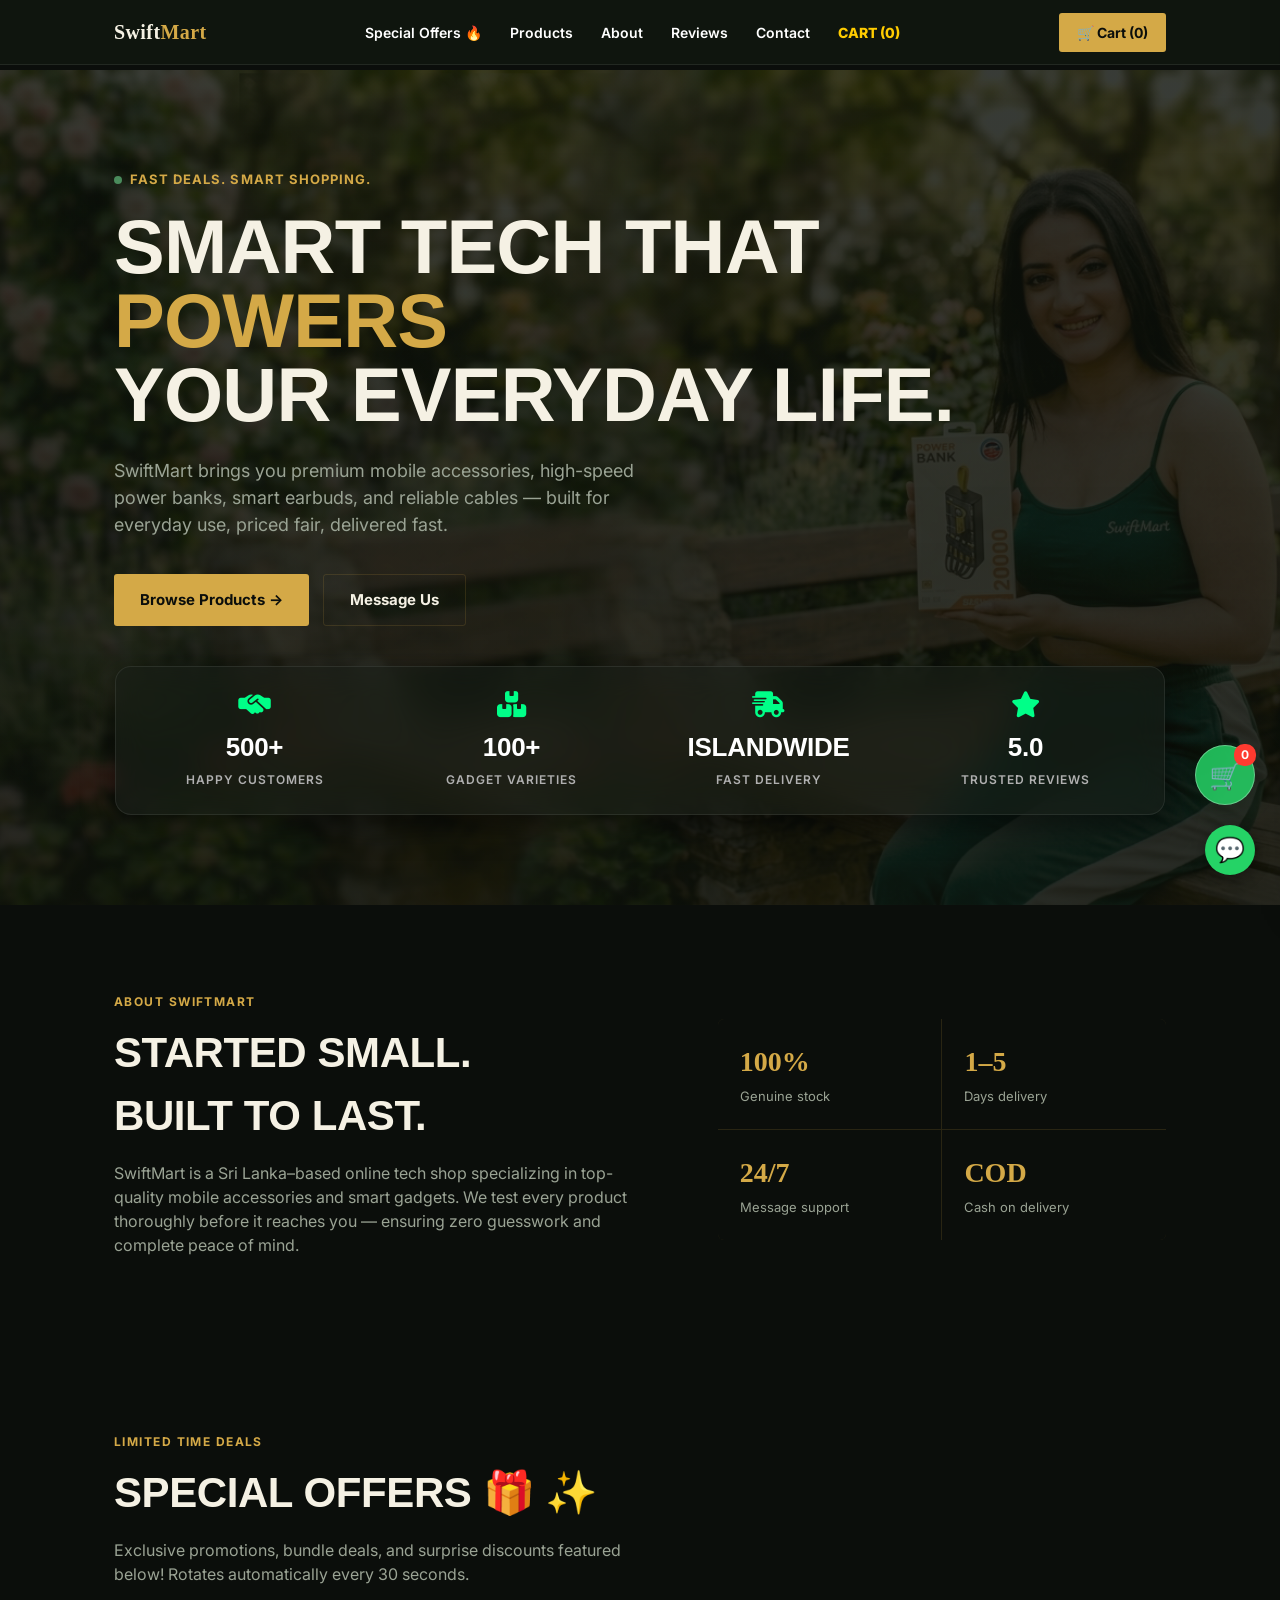
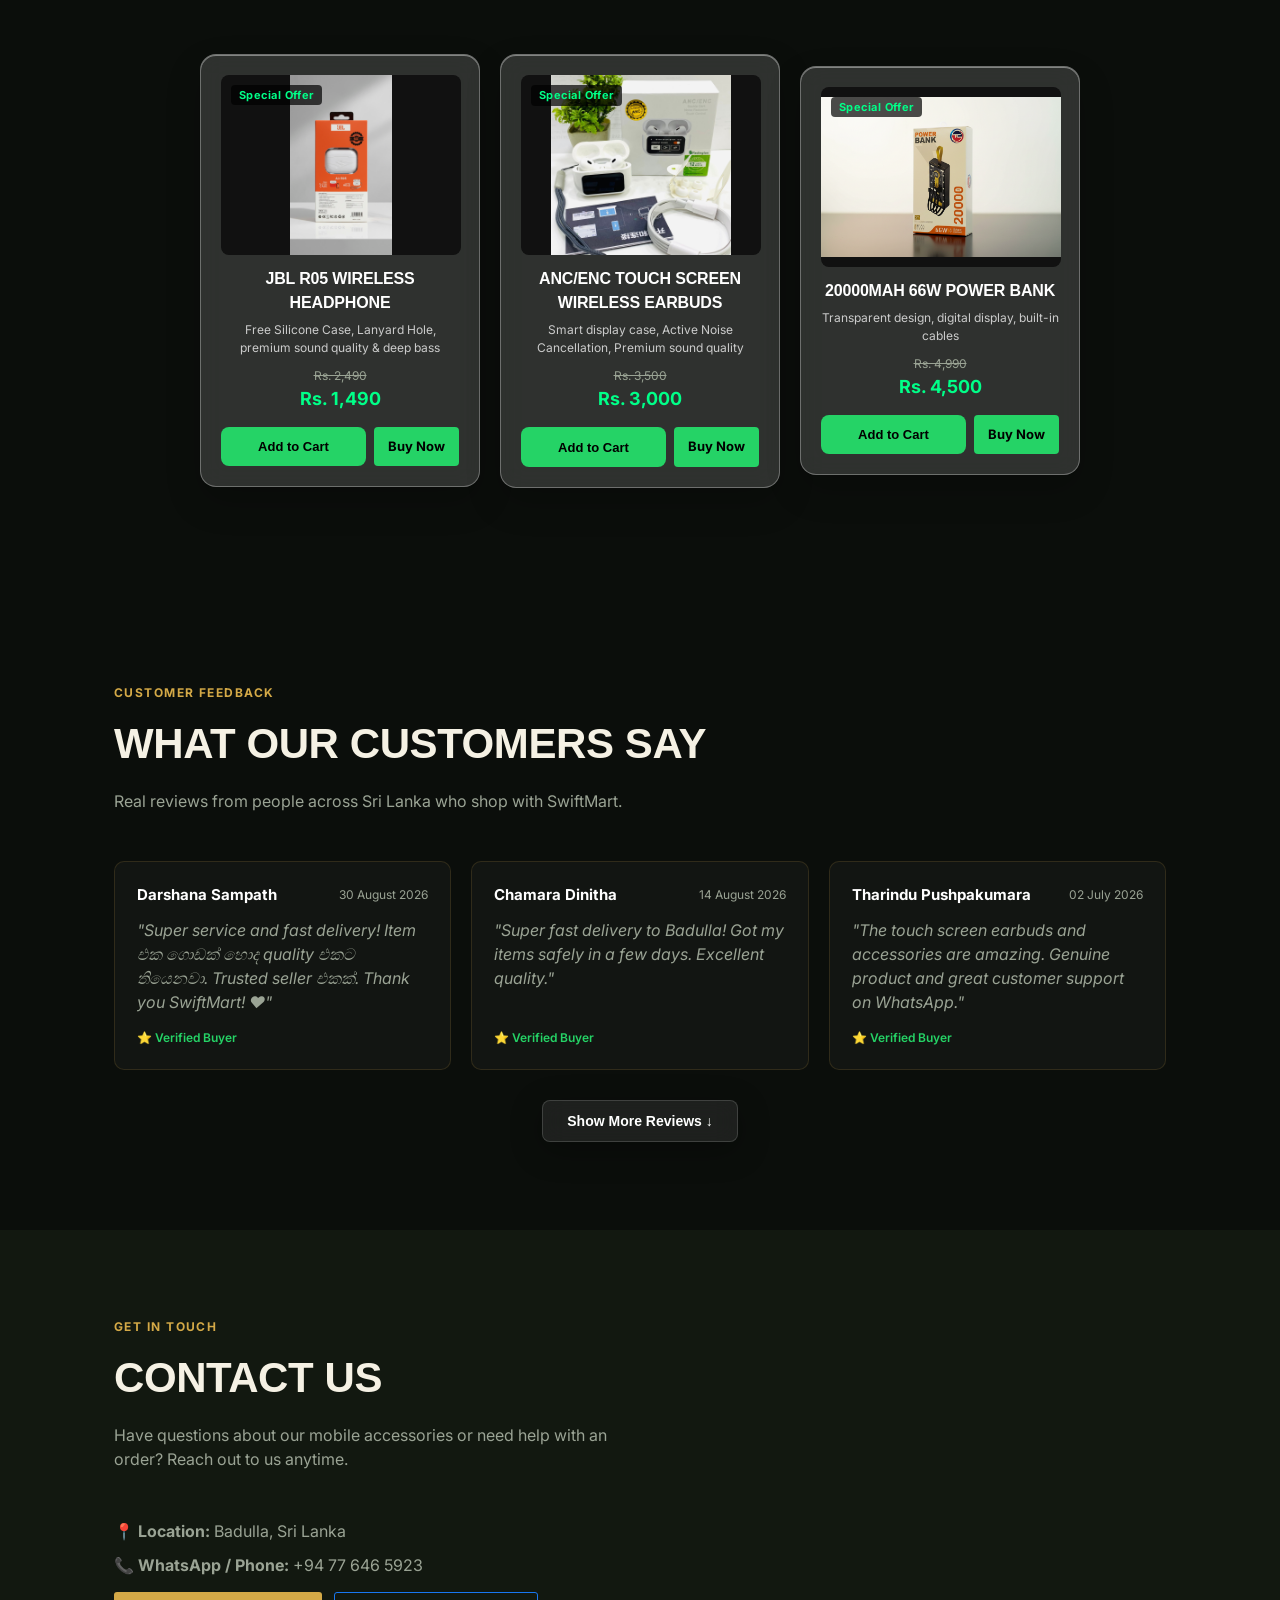
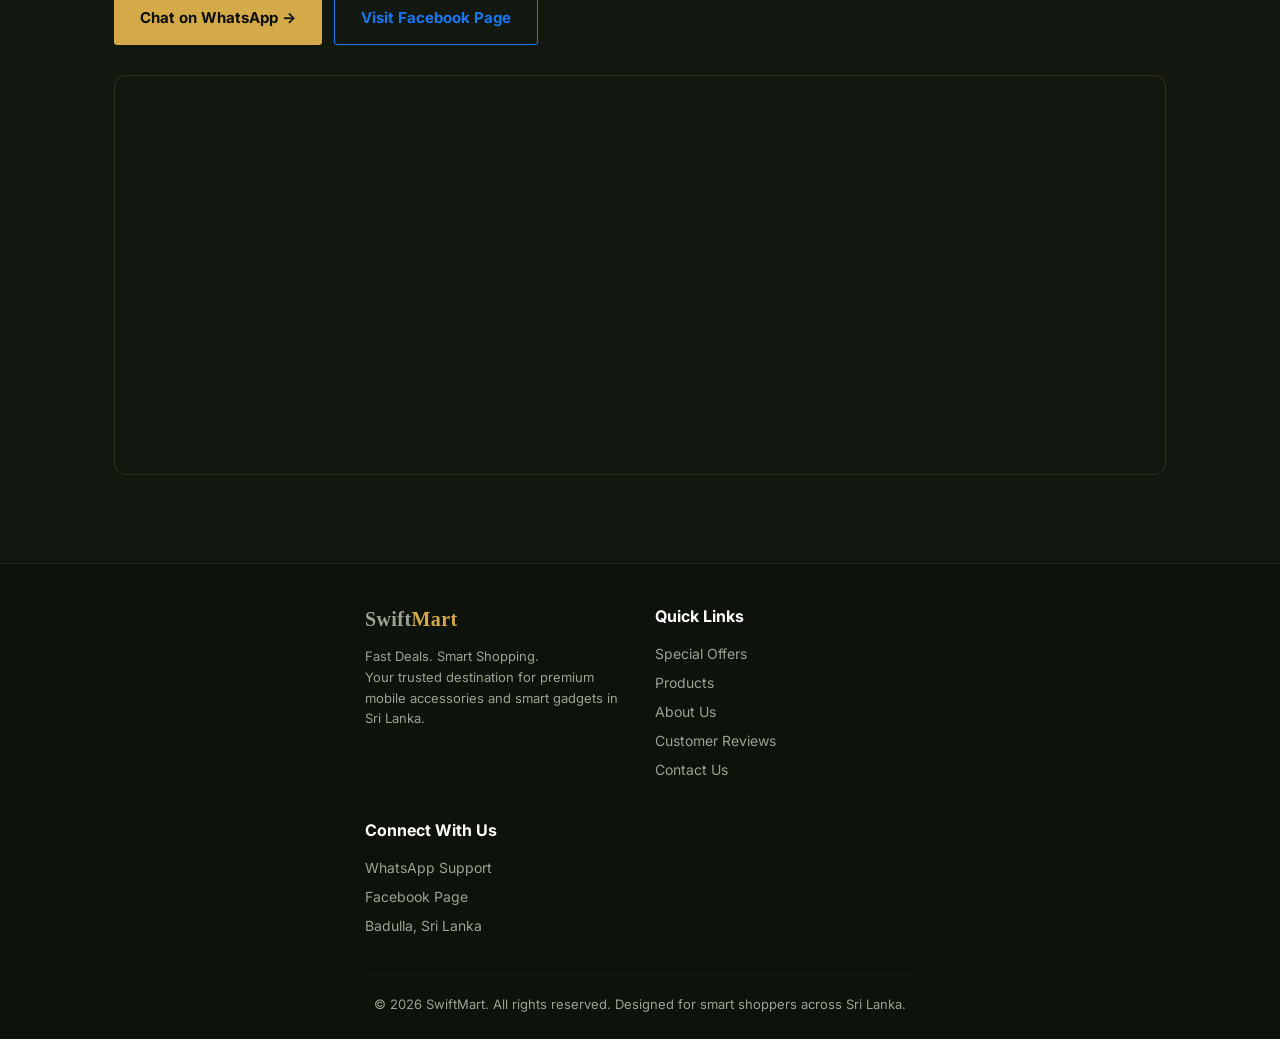
==== commit d7d49d34: "Update index.html" ====
--- a/index.html
+++ b/index.html
@@ -474,6 +474,7 @@
     }
   }
 </style>
+<base target="_blank">
 </head>
 <body>
 
@@ -811,115 +812,34 @@
     }
   });
 
-  // Products list synchronized with products.html
+  // Products list synchronized with products.html (real special offers)
   const allProducts = [
     {
       id: 1,
-      name: "Wireless Earbuds Pro",
-      desc: "Active noise cancellation, crystal clear sound & smart LED touch display case.",
-      oldPrice: "Rs. 5,500",
-      price: "Rs. 4,500",
-      numPrice: 4500,
-      image: "images/earbuds.png"
+      name: "JBL R05 Wireless Headphone",
+      desc: "Free Silicone Case, Lanyard Hole, premium sound quality & deep bass",
+      oldPrice: "Rs. 2,490",
+      price: "Rs. 1,490",
+      numPrice: 1490,
+      image: "images/JBL R05 01.jpg"
     },
     {
       id: 2,
-      name: "Fast Charging Adapter 20W",
-      desc: "High-speed Type-C wall charger with advanced over-voltage safety protection.",
-      oldPrice: "Rs. 2,800",
-      price: "Rs. 2,200",
-      numPrice: 2200,
-      image: "images/adapter.png"
+      name: "20000mAh 66W Power Bank",
+      desc: "Transparent design, digital display, built-in cables",
+      oldPrice: "Rs. 4,990",
+      price: "Rs. 4,500",
+      numPrice: 4500,
+      image: "images/powerbank1.jpg"
     },
     {
       id: 3,
-      name: "Magnetic Phone Holder",
-      desc: "Sturdy 360-degree rotating car dash and desk magnetic phone mount grip.",
-      oldPrice: "Rs. 1,900",
-      price: "Rs. 1,500",
-      numPrice: 1500,
-      image: "images/holder.png"
-    },
-    {
-      id: 4,
-      name: "Transparent Back Cover",
-      desc: "Crystal clear anti-yellowing shockproof flexible protective bumper case.",
-      oldPrice: "Rs. 1,300",
-      price: "Rs. 950",
-      numPrice: 950,
-      image: "images/cover.png"
-    },
-    {
-      id: 5,
-      name: "Type-C Braided Cable",
-      desc: "Heavy-duty fast data sync and rapid charging reinforced nylon braided wire.",
-      oldPrice: "Rs. 1,200",
-      price: "Rs. 800",
-      numPrice: 800,
-      image: "images/cable.png"
-    },
-    {
-      id: 6,
-      name: "Mini Power Bank 10000mAh",
-      desc: "Ultra-compact pocket-size high capacity portable charger power bank.",
-      oldPrice: "Rs. 6,900",
-      price: "Rs. 5,900",
-      numPrice: 5900,
-      image: "images/powerbank.png"
-    },
-    {
-      id: 7,
-      name: "Bluetooth Neckband Earphones",
-      desc: "Deep bass, long battery life, magnetic earbuds for sports and workouts.",
+      name: "ANC/ENC Touch Screen Wireless Earbuds",
+      desc: "Smart display case, Active Noise Cancellation, Premium sound quality",
       oldPrice: "Rs. 3,500",
-      price: "Rs. 2,800",
-      numPrice: 2800,
-      image: "images/neckband.png"
-    },
-    {
-      id: 8,
-      name: "Smart Watch Ultra Series",
-      desc: "Bluetooth calling, fitness tracker, multiple sports modes, HD touch display.",
-      oldPrice: "Rs. 8,500",
-      price: "Rs. 6,900",
-      numPrice: 6900,
-      image: "images/smartwatch.png"
-    },
-    {
-      id: 9,
-      name: "Tempered Glass Screen Protector",
-      desc: "9H hardness scratch-resistant edge-to-edge transparent glass protection.",
-      oldPrice: "Rs. 950",
-      price: "Rs. 650",
-      numPrice: 650,
-      image: "images/tempered.png"
-    },
-    {
-      id: 10,
-      name: "Phone Ring Light Stand",
-      desc: "Adjustable LED ring light with phone holder for content creators and reels.",
-      oldPrice: "Rs. 4,200",
-      price: "Rs. 3,400",
-      numPrice: 3400,
-      image: "images/ringlight.png"
-    },
-    {
-      id: 11,
-      name: "OTG Adapter Type-C to USB",
-      desc: "High-speed data transfer connector plug for flash drives and accessories.",
-      oldPrice: "Rs. 600",
-      price: "Rs. 350",
-      numPrice: 350,
-      image: "images/otg.png"
-    },
-    {
-      id: 12,
-      name: "Car Charger Dual Port 38W",
-      desc: "Fast USB and Type-C vehicle power adapter with LED voltage indicator.",
-      oldPrice: "Rs. 2,500",
-      price: "Rs. 1,950",
-      numPrice: 1950,
-      image: "images/carcharger.png"
+      price: "Rs. 3,000",
+      numPrice: 3000,
+      image: "images/ANC ENC Earbud1.jpg"
     }
   ];
 
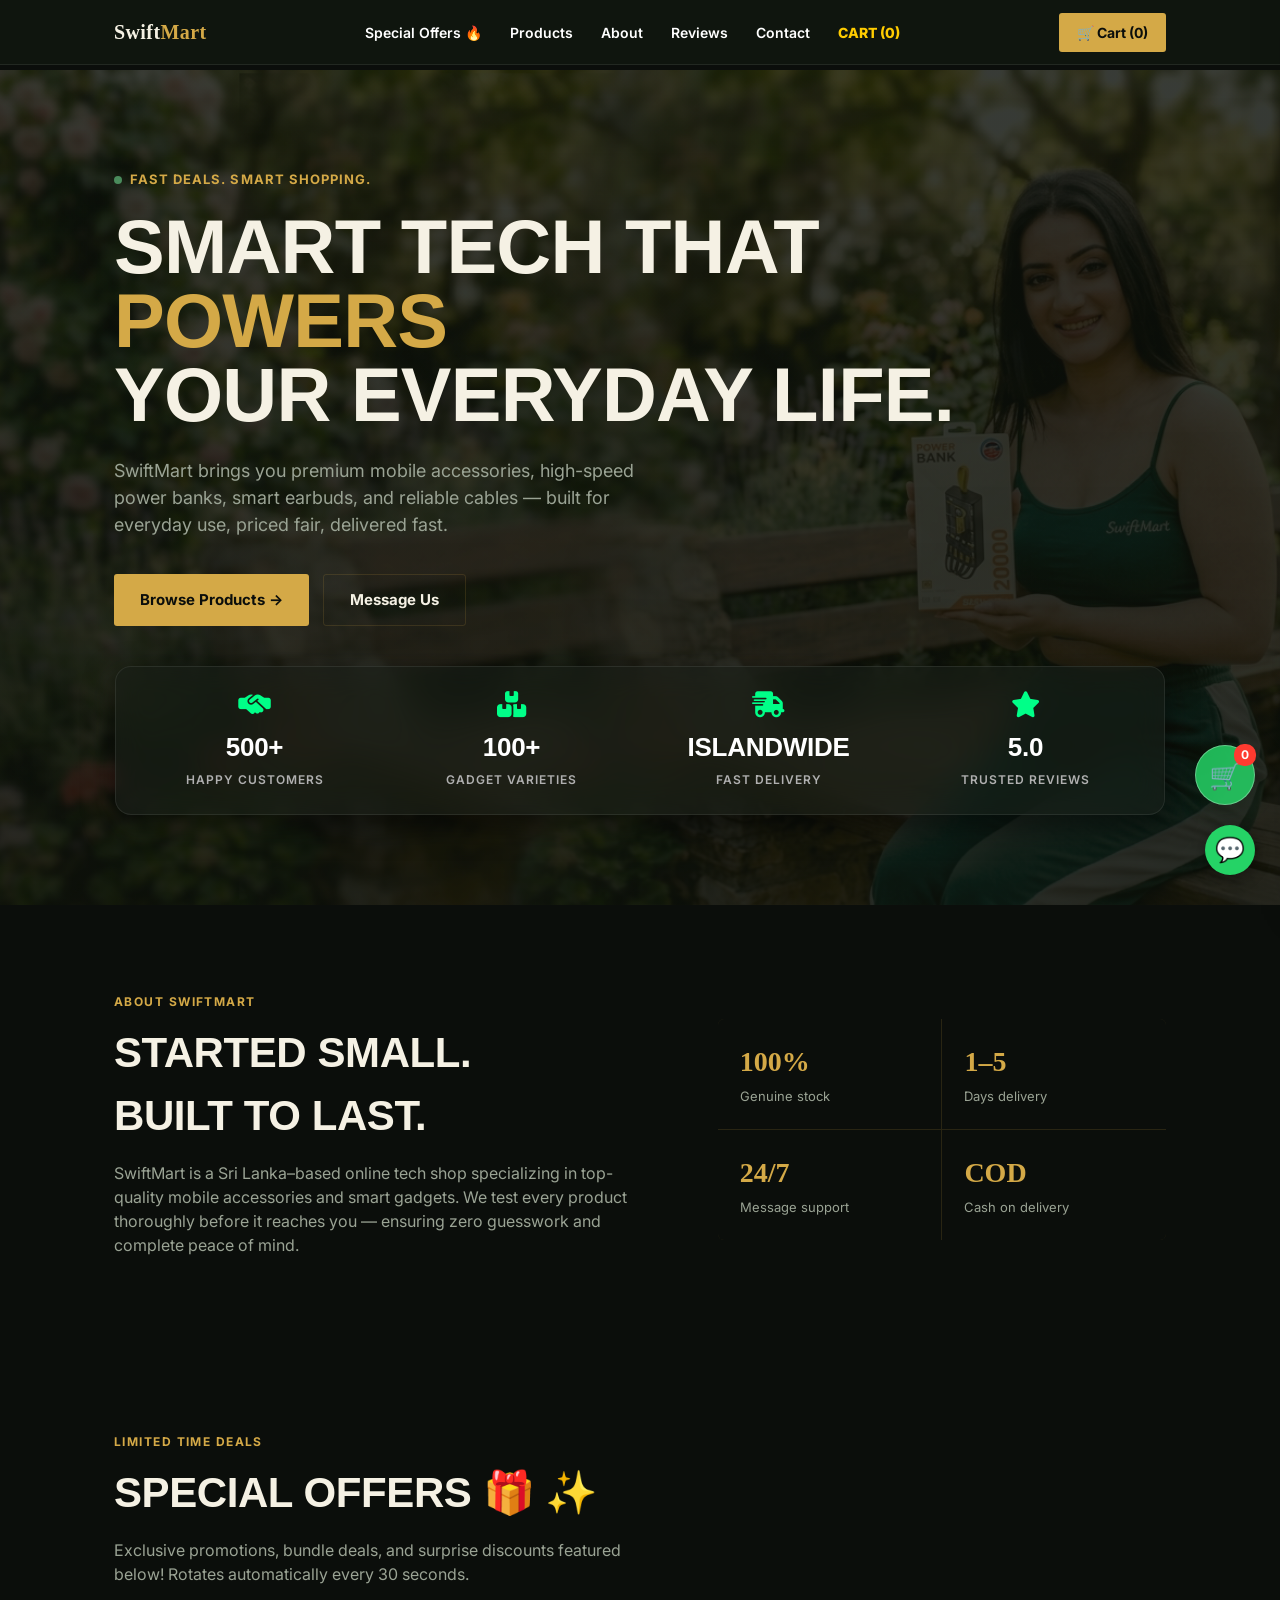
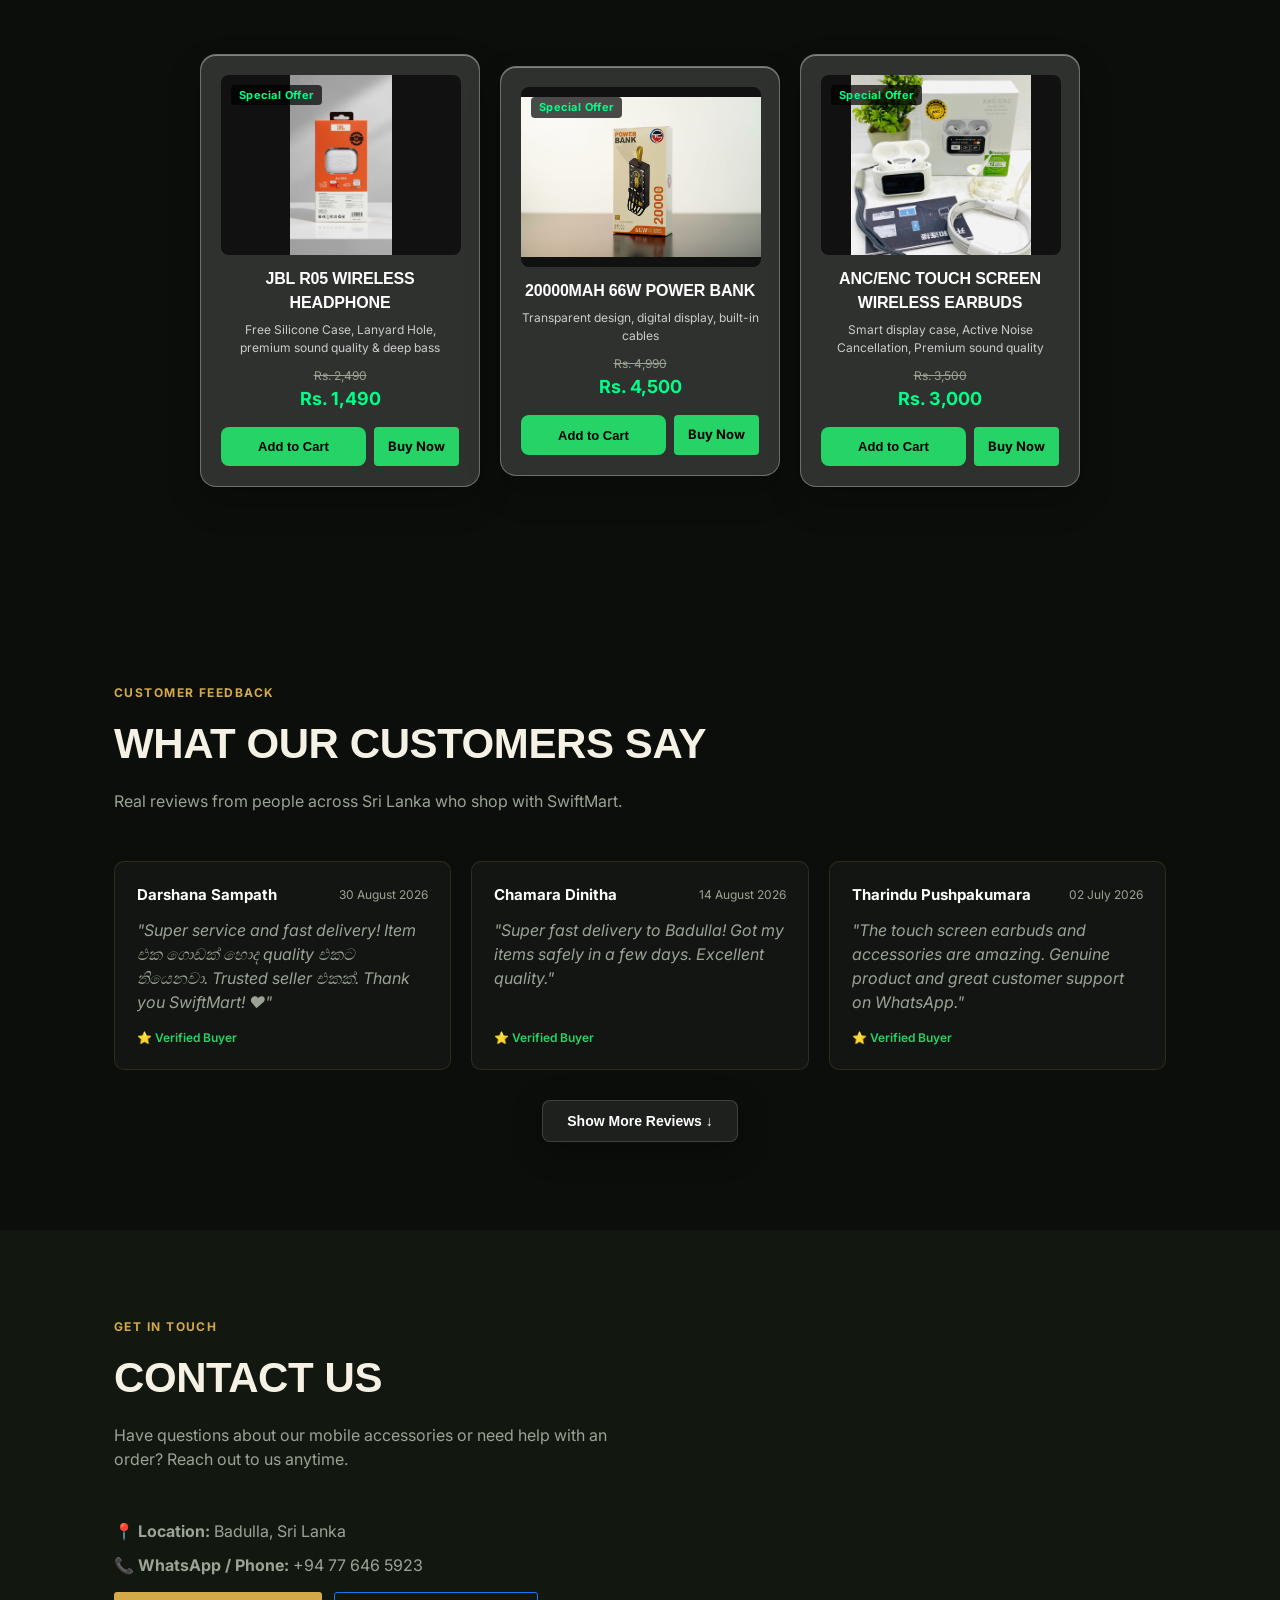
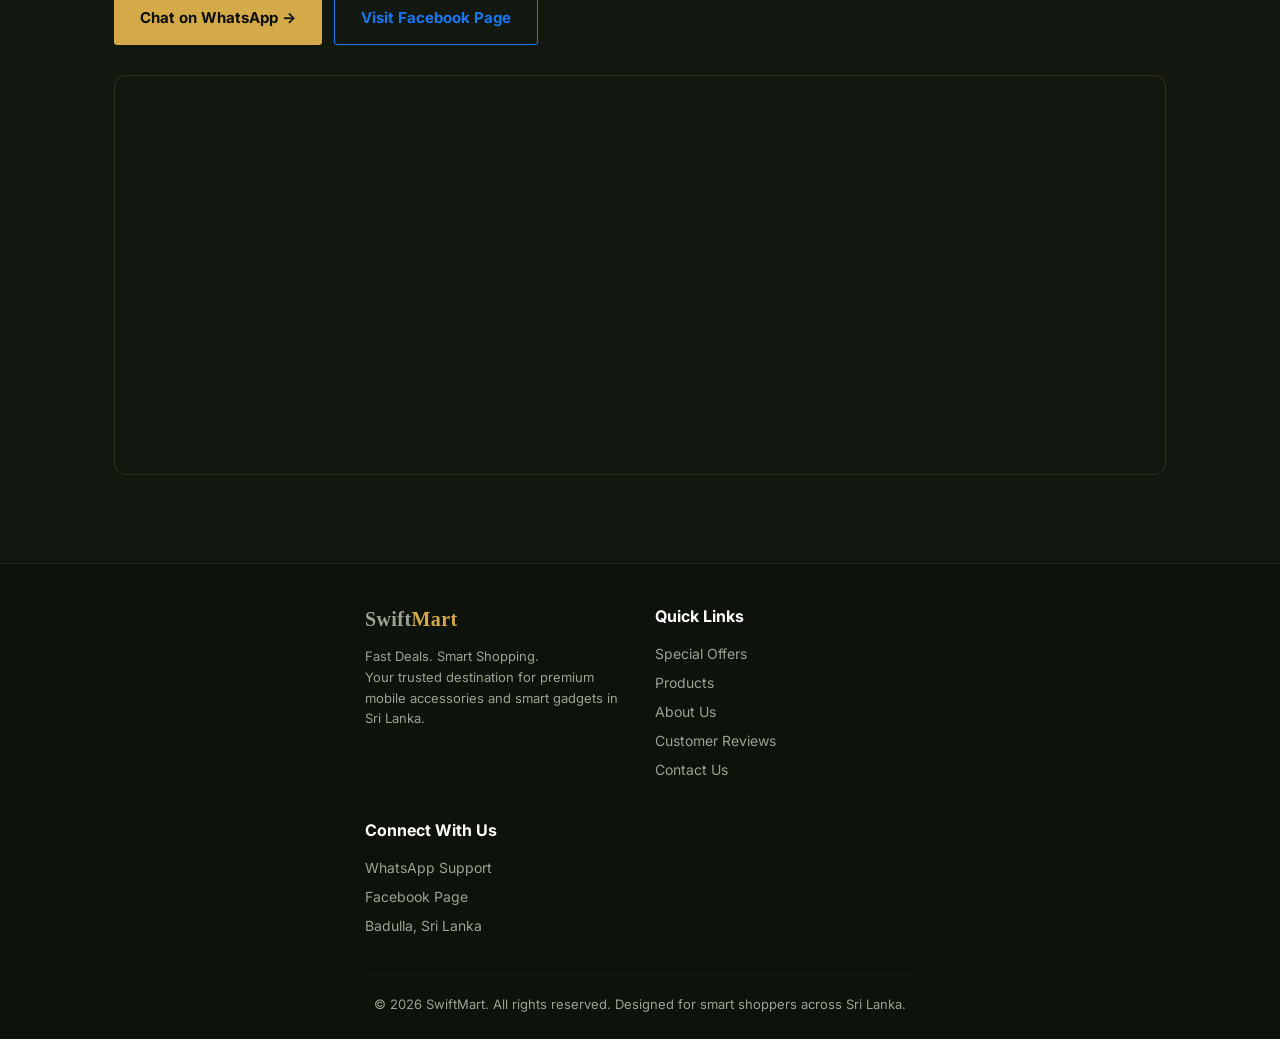
==== commit 5068dd73: "Update index.html" ====
--- a/index.html
+++ b/index.html
@@ -840,6 +840,15 @@
       price: "Rs. 3,000",
       numPrice: 3000,
       image: "images/ANC ENC Earbud1.jpg"
+    },
+    {
+      id: 4,
+      name: "AirPods Pro 2nd Gen",
+      desc: "Designed by in California, Made in California (USA Version) ANC Support",
+      oldPrice: "Rs. 4,990",
+      price: "Rs. 3,490",
+      numPrice: 3490,
+      image: "images/AirPods Pro 2nd 01.jpg"
     }
   ];
 
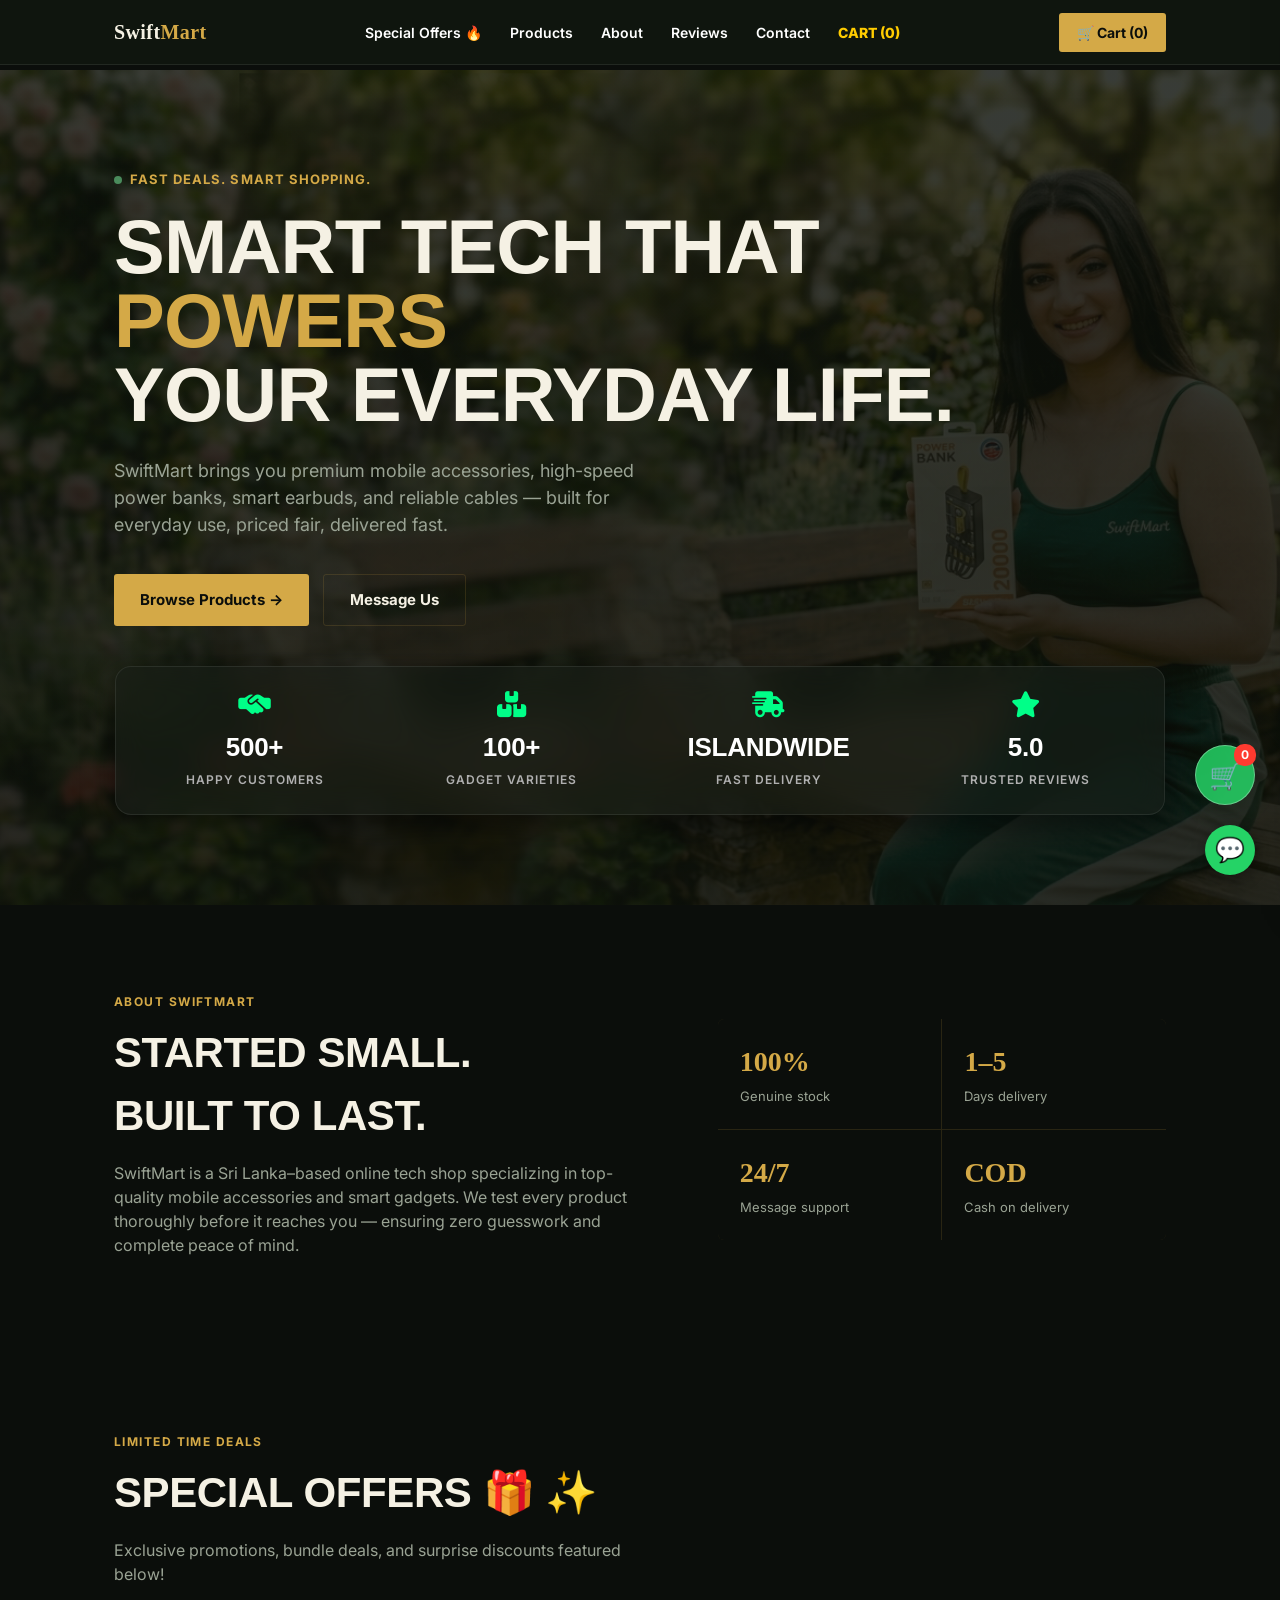
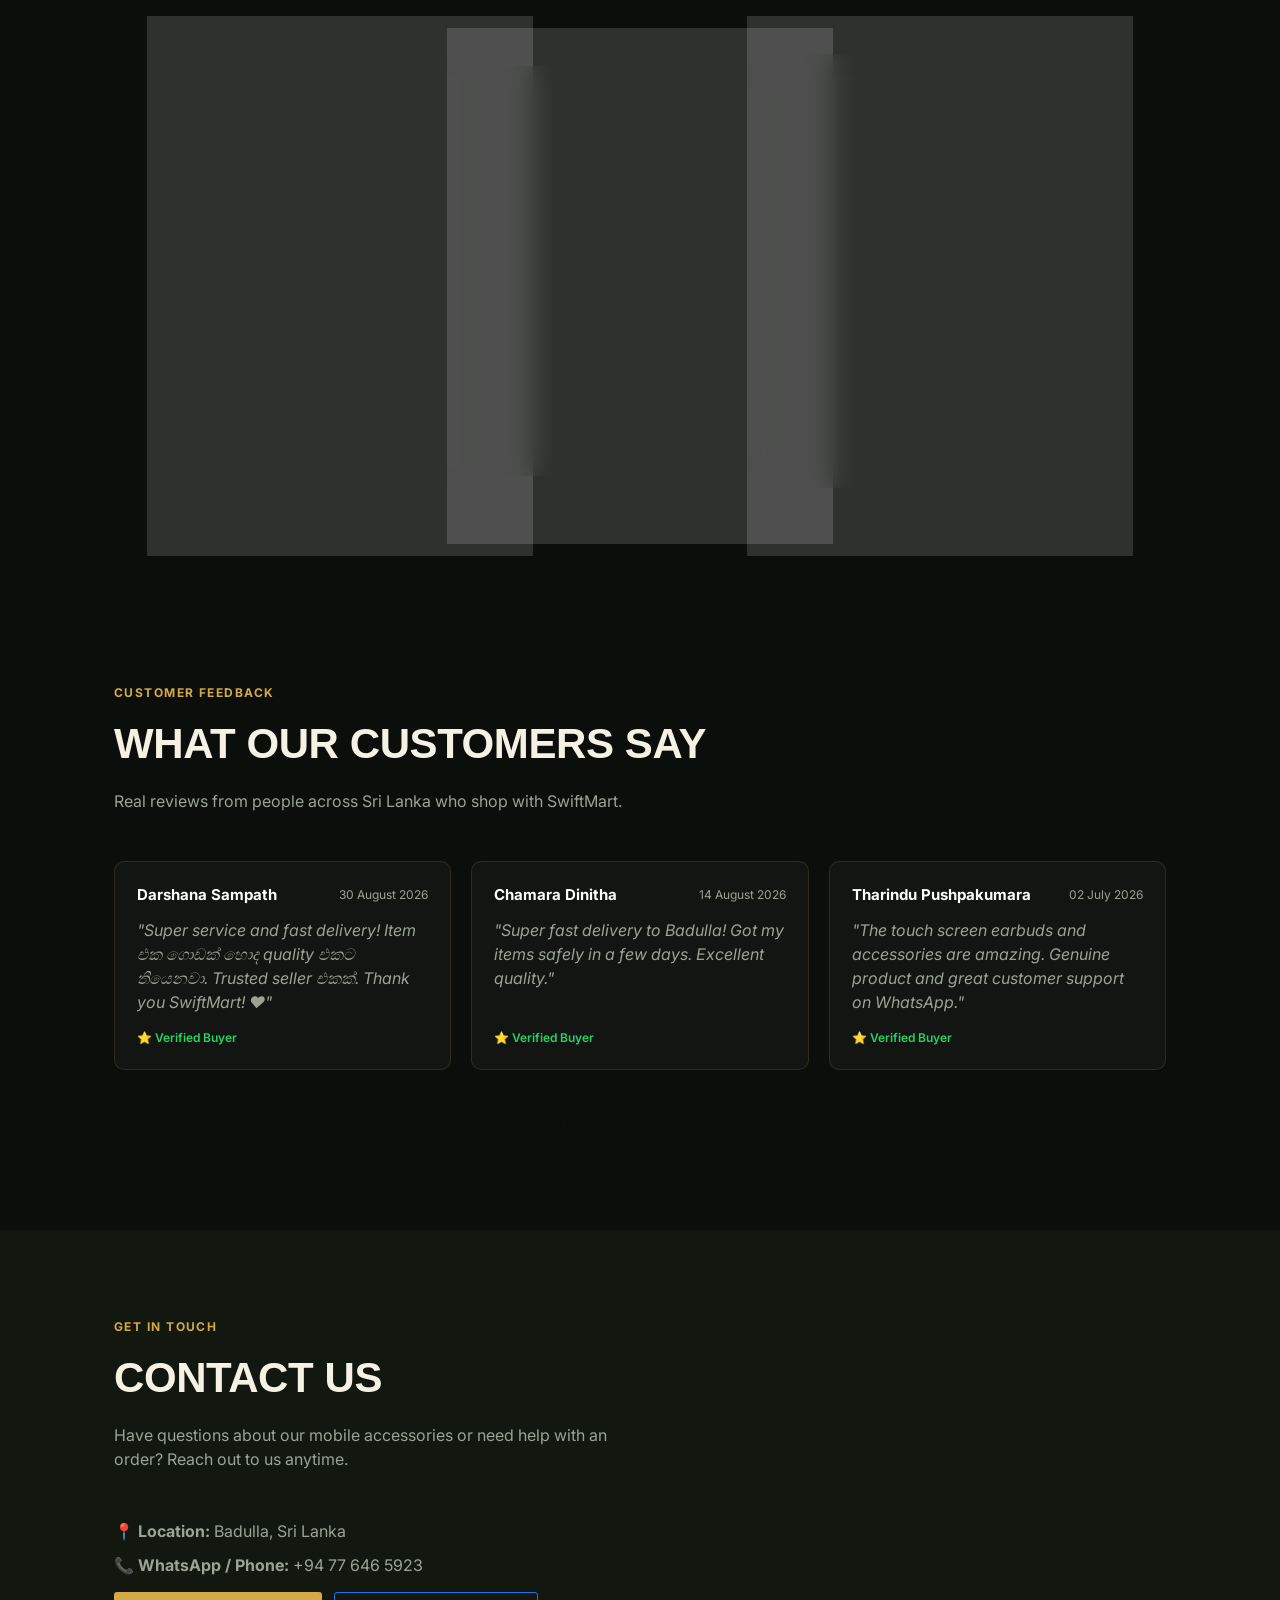
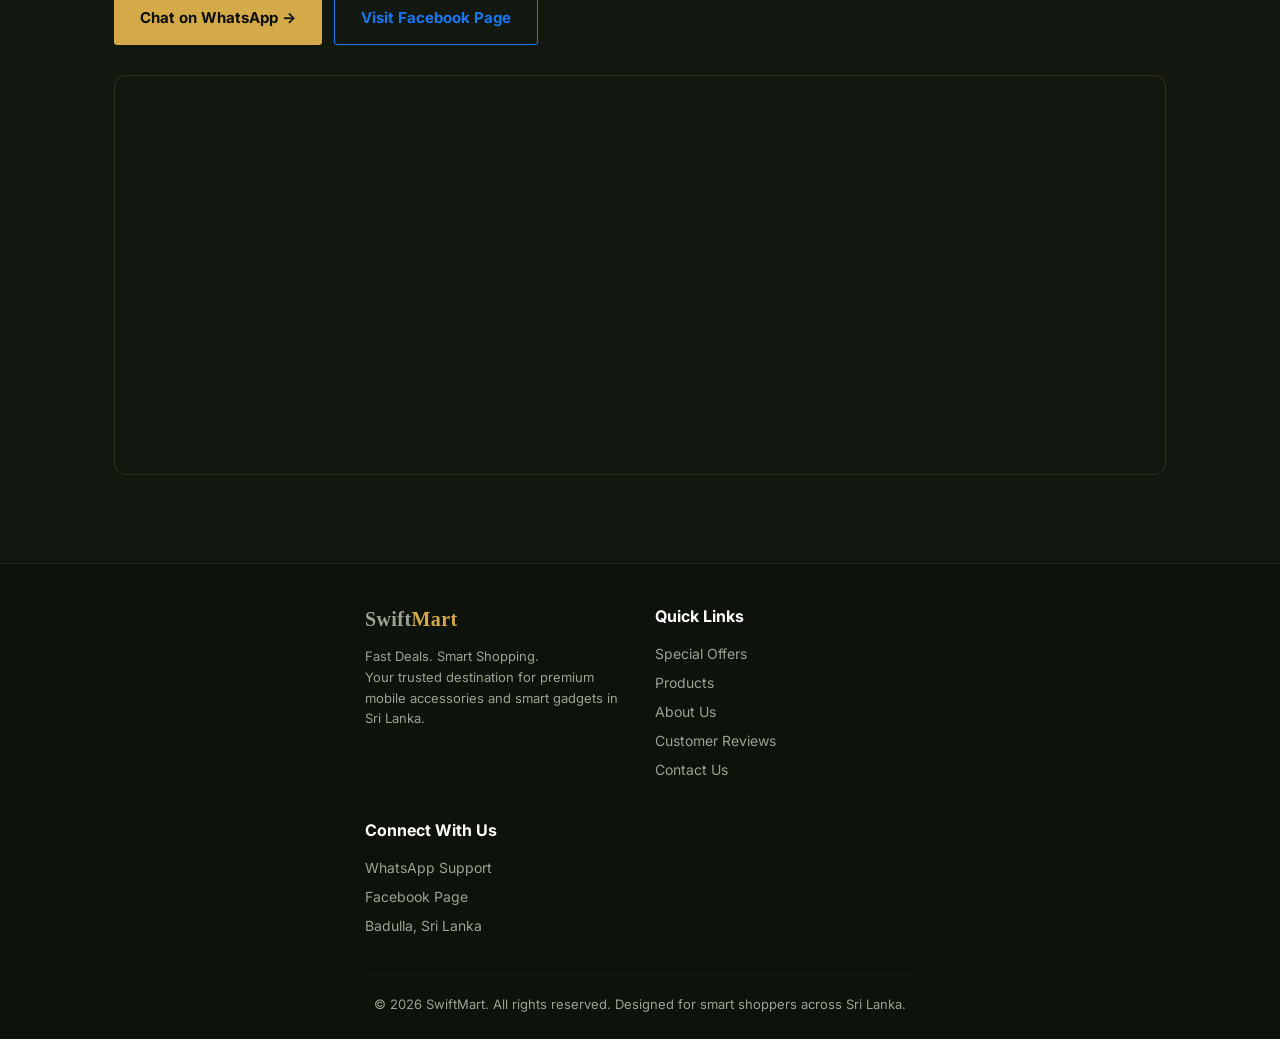
==== commit ee51522f: "Update index.html" ====
--- a/index.html
+++ b/index.html
@@ -650,7 +650,7 @@
   <div class="wrap">
     <div class="kicker">LIMITED TIME DEALS</div>
     <h2 class="section-title">Special Offers 🎁 ✨</h2>
-    <p class="section-desc">Exclusive promotions, bundle deals, and surprise discounts featured below! Rotates automatically every 30 seconds.</p>
+    <p class="section-desc">Exclusive promotions, bundle deals, and surprise discounts featured below!</p>
     
     <div class="hot-deals-container" id="hotDealsContainer">
         <!-- Dynamic Products from products.html list will load here -->
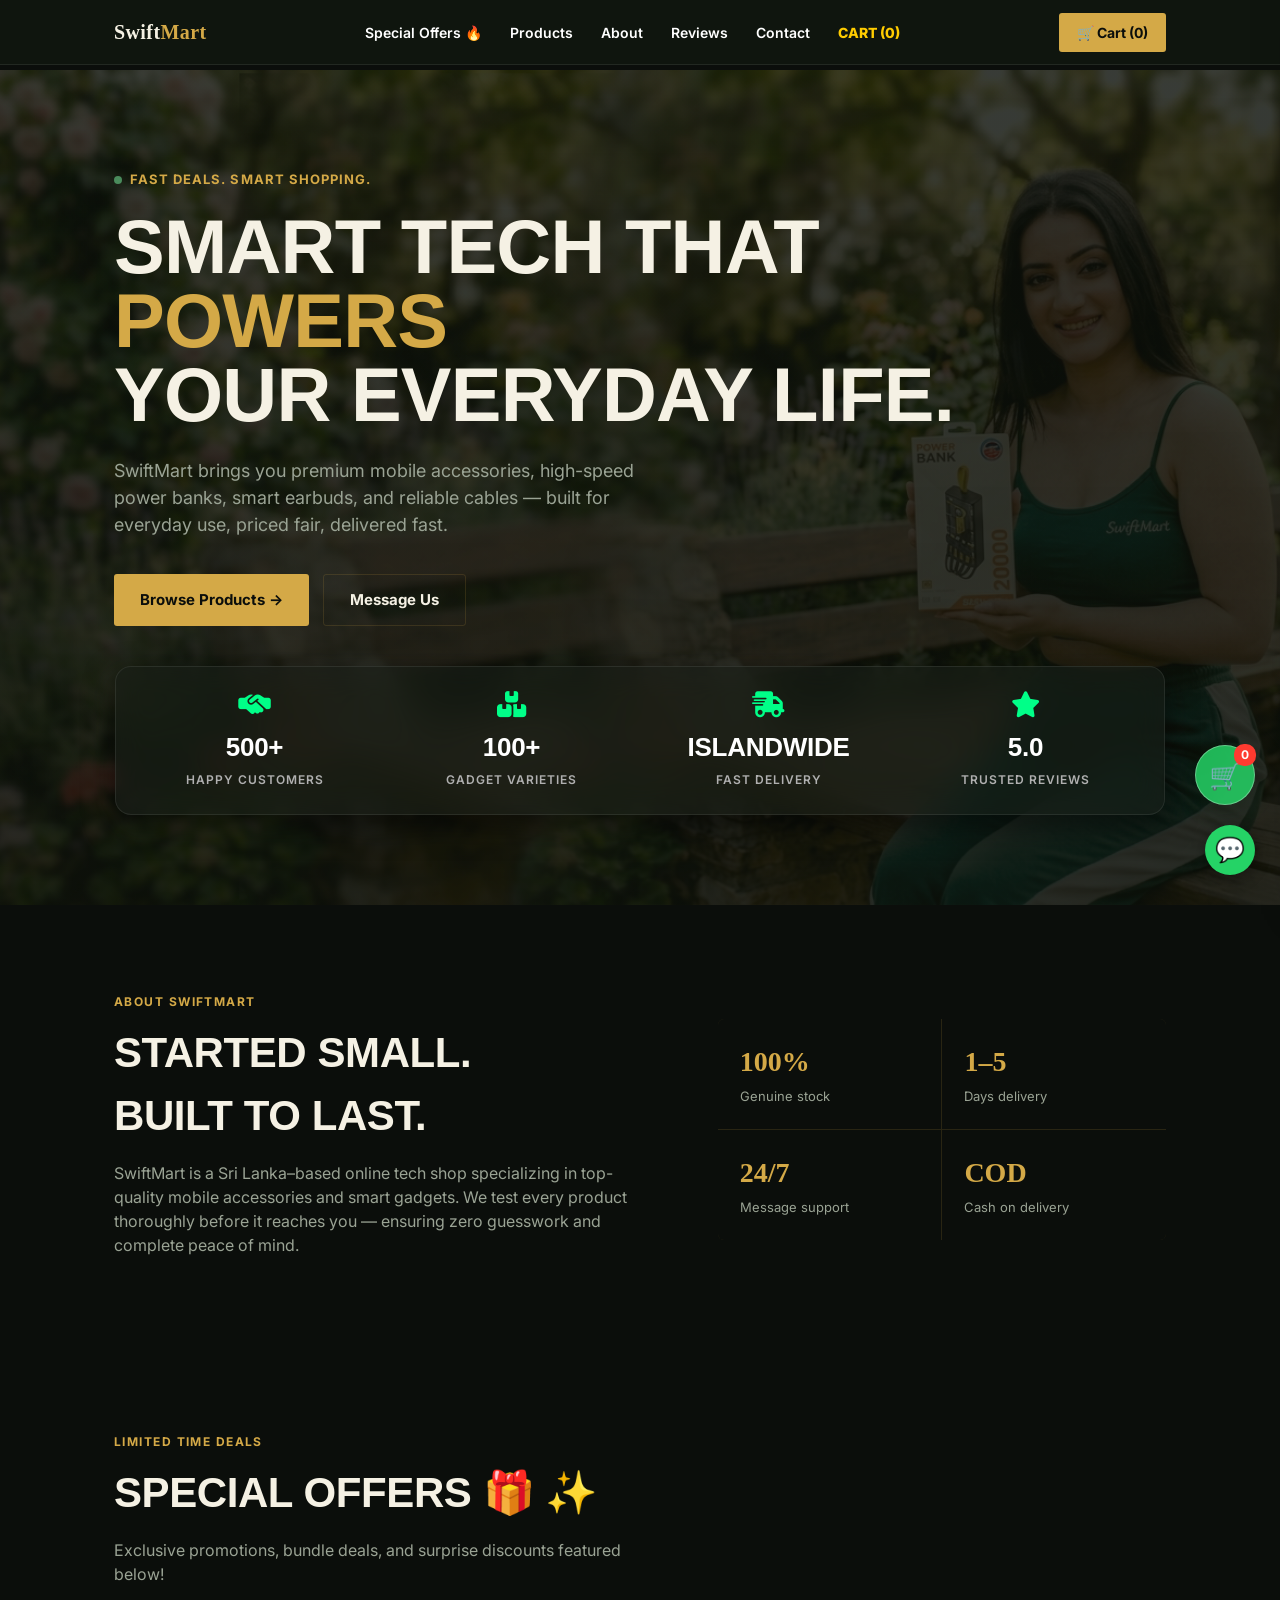
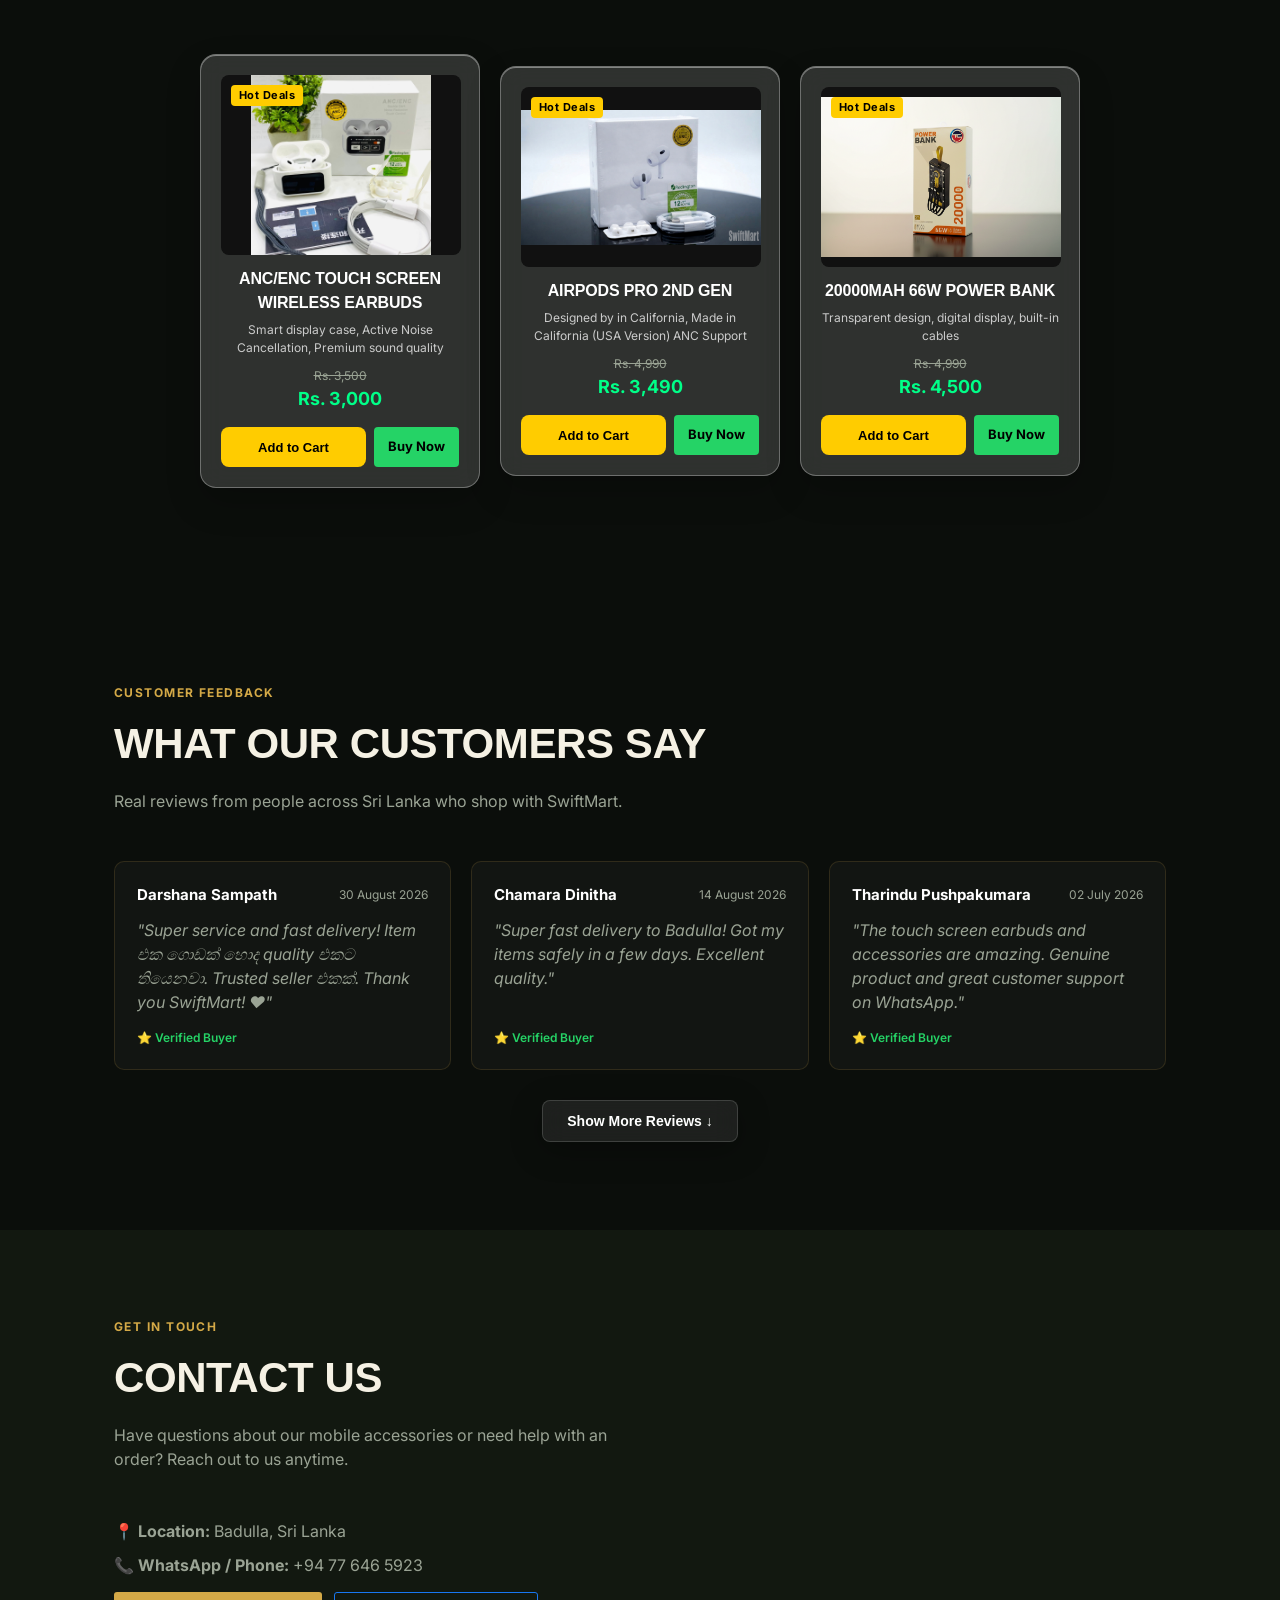
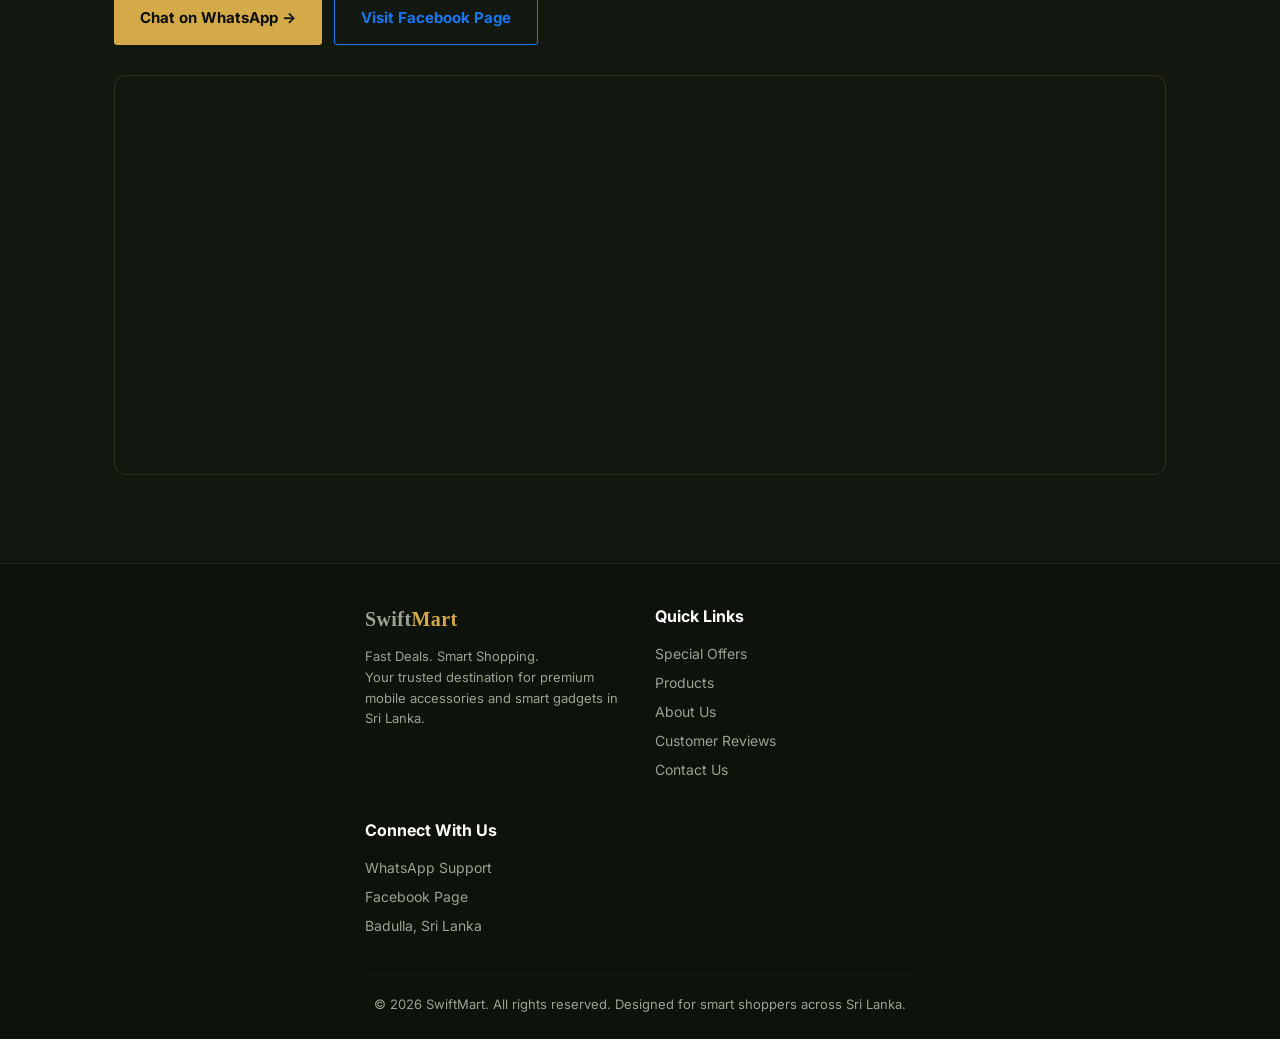
==== commit dd854212: "Update index.html" ====
--- a/index.html
+++ b/index.html
@@ -866,7 +866,7 @@
         <div class="deal-box">
             <div class="card-img" onclick="openLightbox('${product.image}')" style="height: 180px; border-radius: 8px; margin-bottom: 12px;">
                 <img src="${product.image}" alt="${product.name}" class="main-img" style="object-fit: contain;">
-                <span class="card-tag" style="position: absolute; top: 10px; left: 10px; background: rgba(0,0,0,0.7); color: #00ff88; padding: 2px 8px; font-size: 11px; border-radius: 4px;">Special Offer</span>
+                <span class="card-tag" style="position: absolute; top: 10px; left: 10px; background: #ffcc00; color: #000; font-weight: 700; padding: 2px 8px; font-size: 11px; border-radius: 4px;">Hot Deals</span>
             </div>
             <h3 style="font-size: 16px; margin-bottom: 6px; color: #fff;">${product.name}</h3>
             <p style="font-size: 12px; color: #ccc; margin-bottom: 10px;">${product.desc}</p>
@@ -875,7 +875,7 @@
               <span style="font-weight:bold; color:#00ff88; font-size: 18px;">${product.price}</span>
             </div>
             <div style="display: flex; gap: 8px;">
-              <button onclick="addToCart('${product.name}', ${product.numPrice})" style="flex:1; padding:10px; background:#25D366; color:#000; border:none; border-radius:8px; cursor:pointer; font-weight:bold; font-size:13px;">Add to Cart</button>
+              <button onclick="addToCart('${product.name}', ${product.numPrice})" style="flex:1; padding:10px; background:#ffcc00; color:#000; border:none; border-radius:8px; cursor:pointer; font-weight:bold; font-size:13px;">Add to Cart</button>
               <a href="https://wa.me/94776465923?text=Hi%20SwiftMart,%20I%20want%20to%20order%20${encodeURIComponent(product.name)}%20at%20Special%20Offer%20${product.price}" target="_blank" class="order-link-btn" style="padding: 10px 14px;">Buy Now</a>
             </div>
         </div>
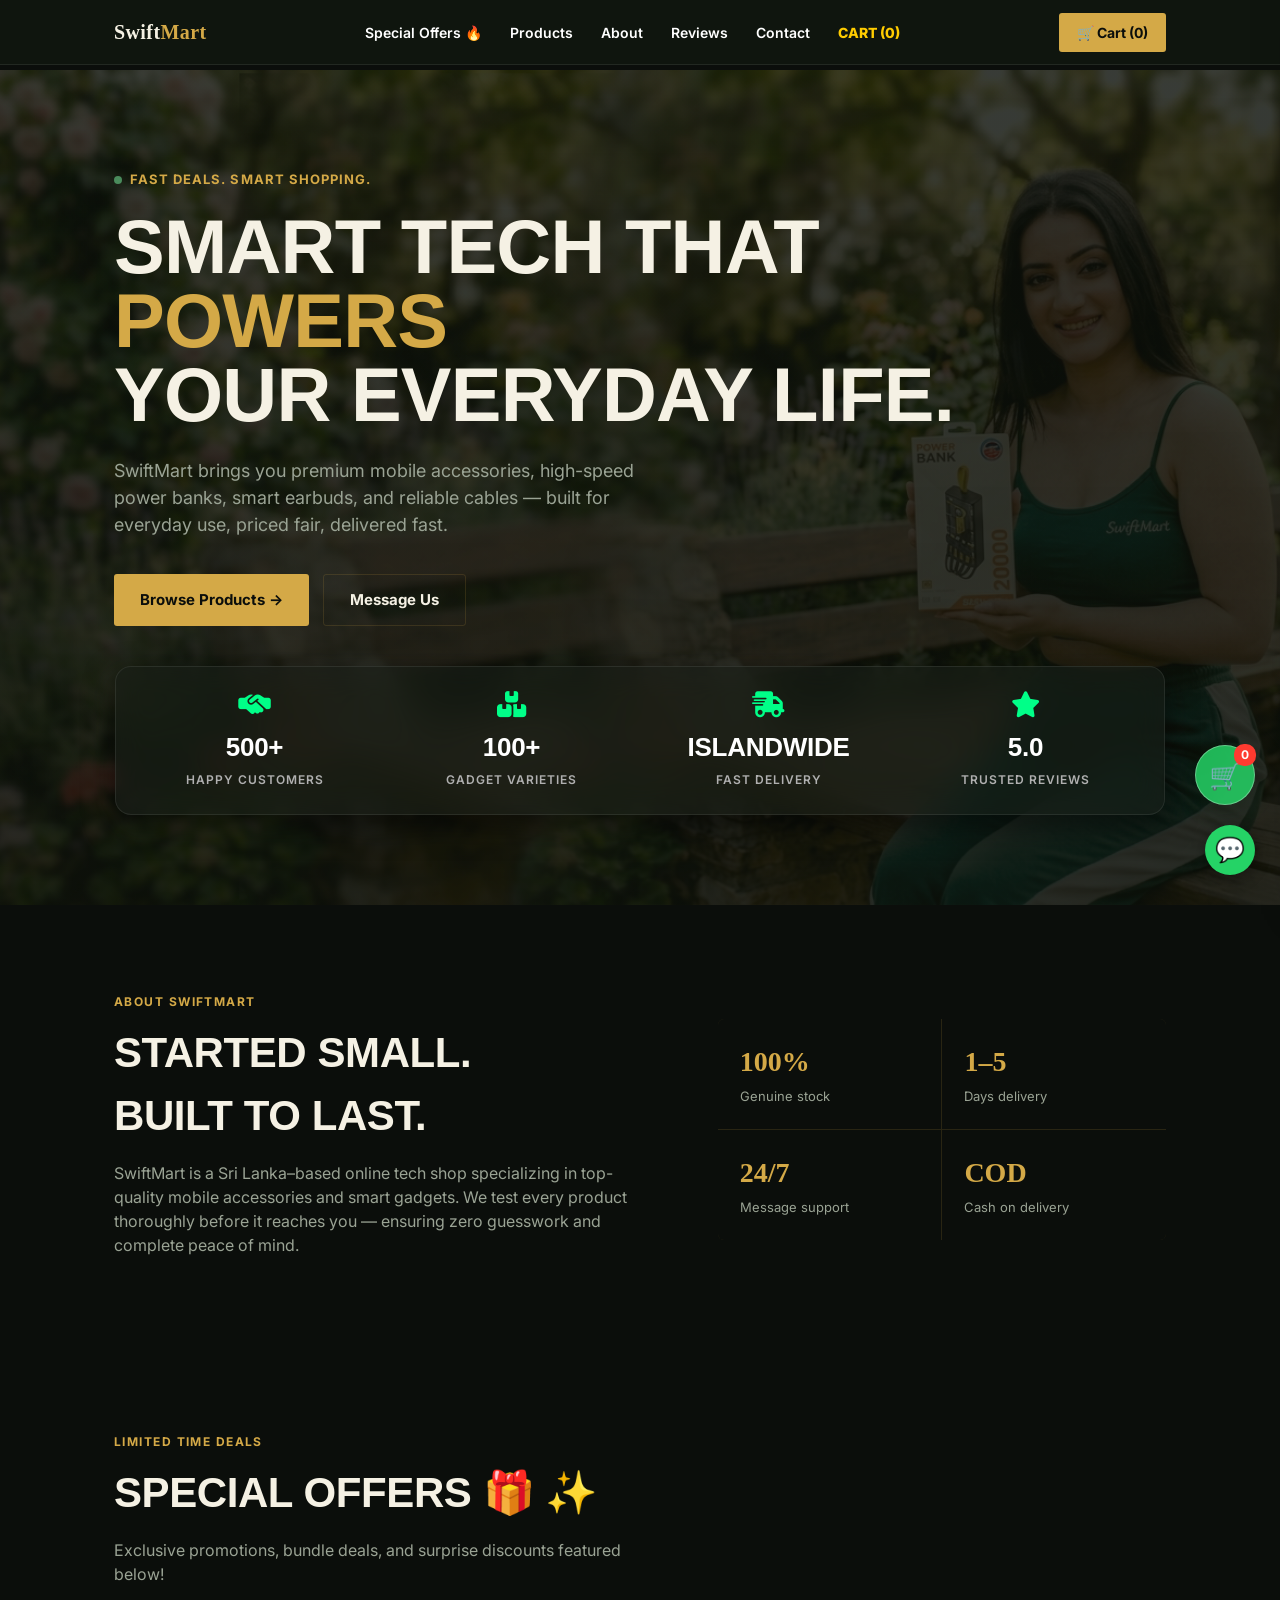
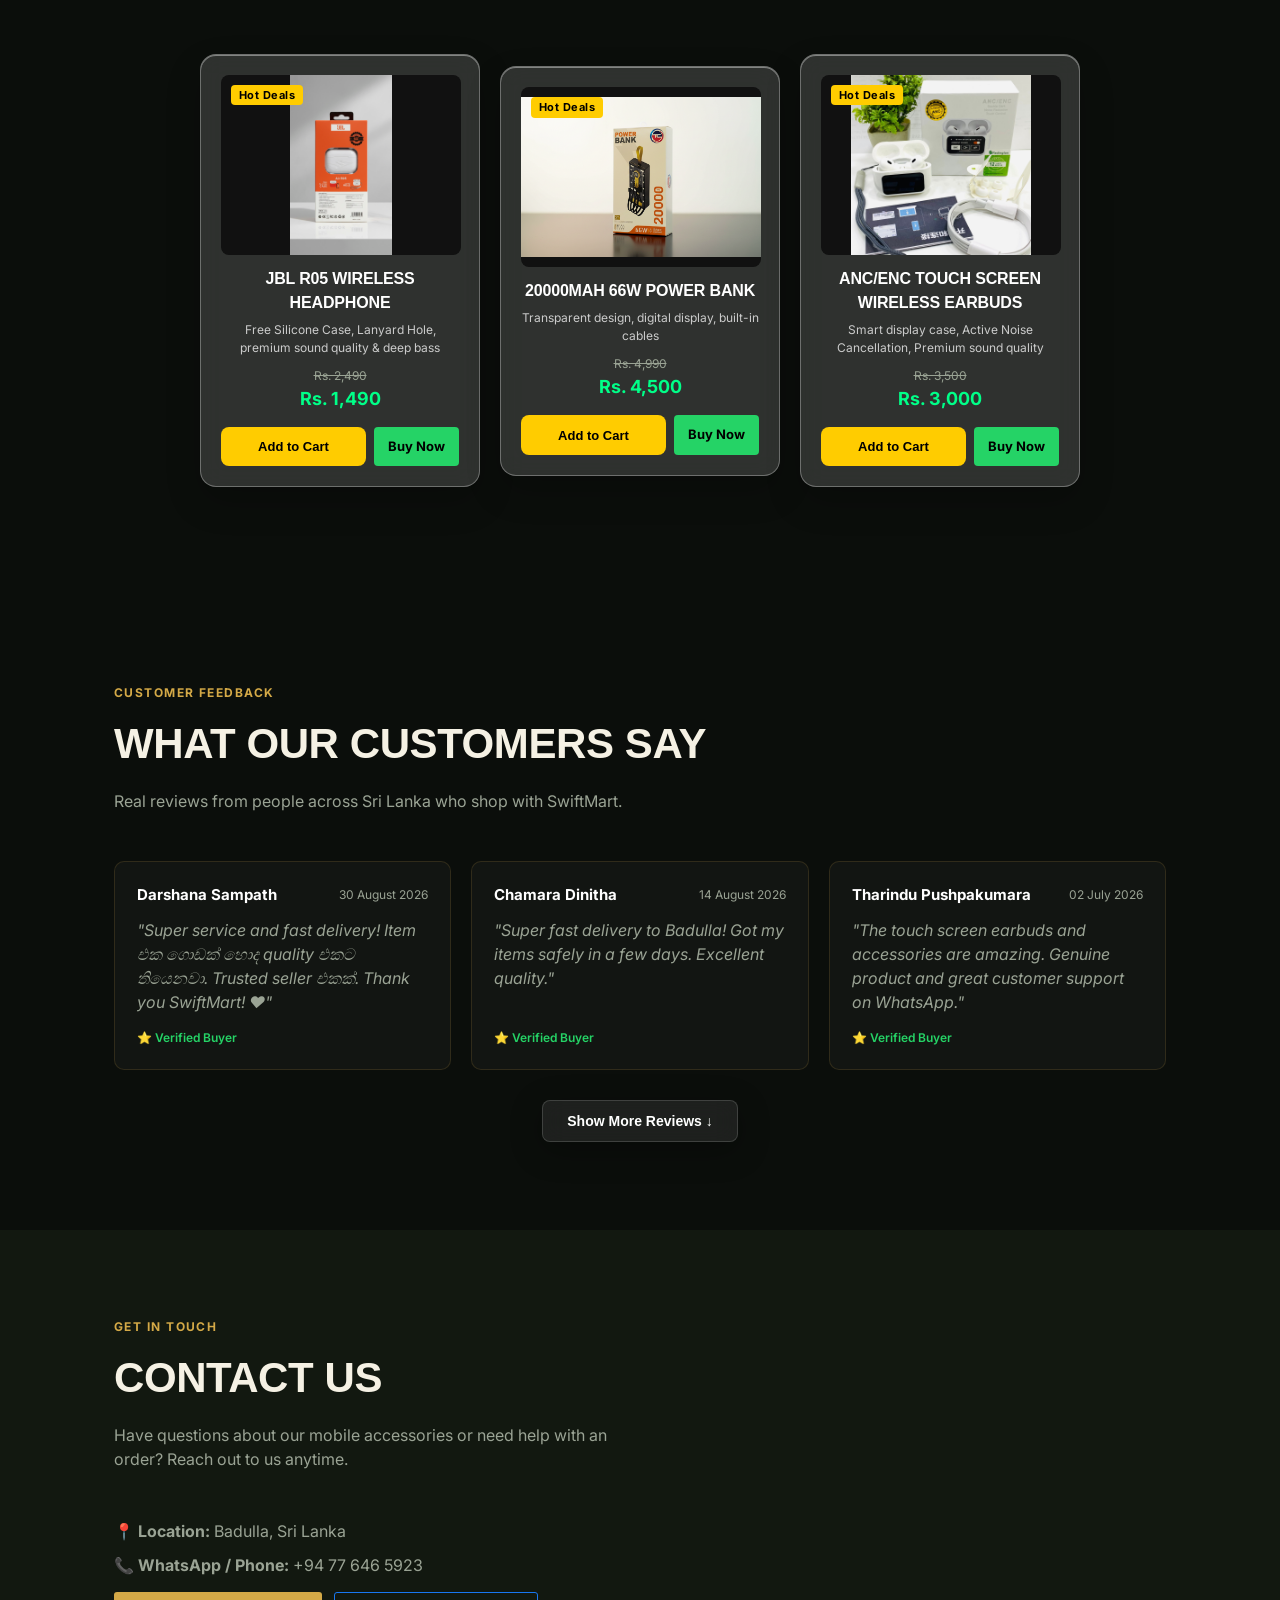
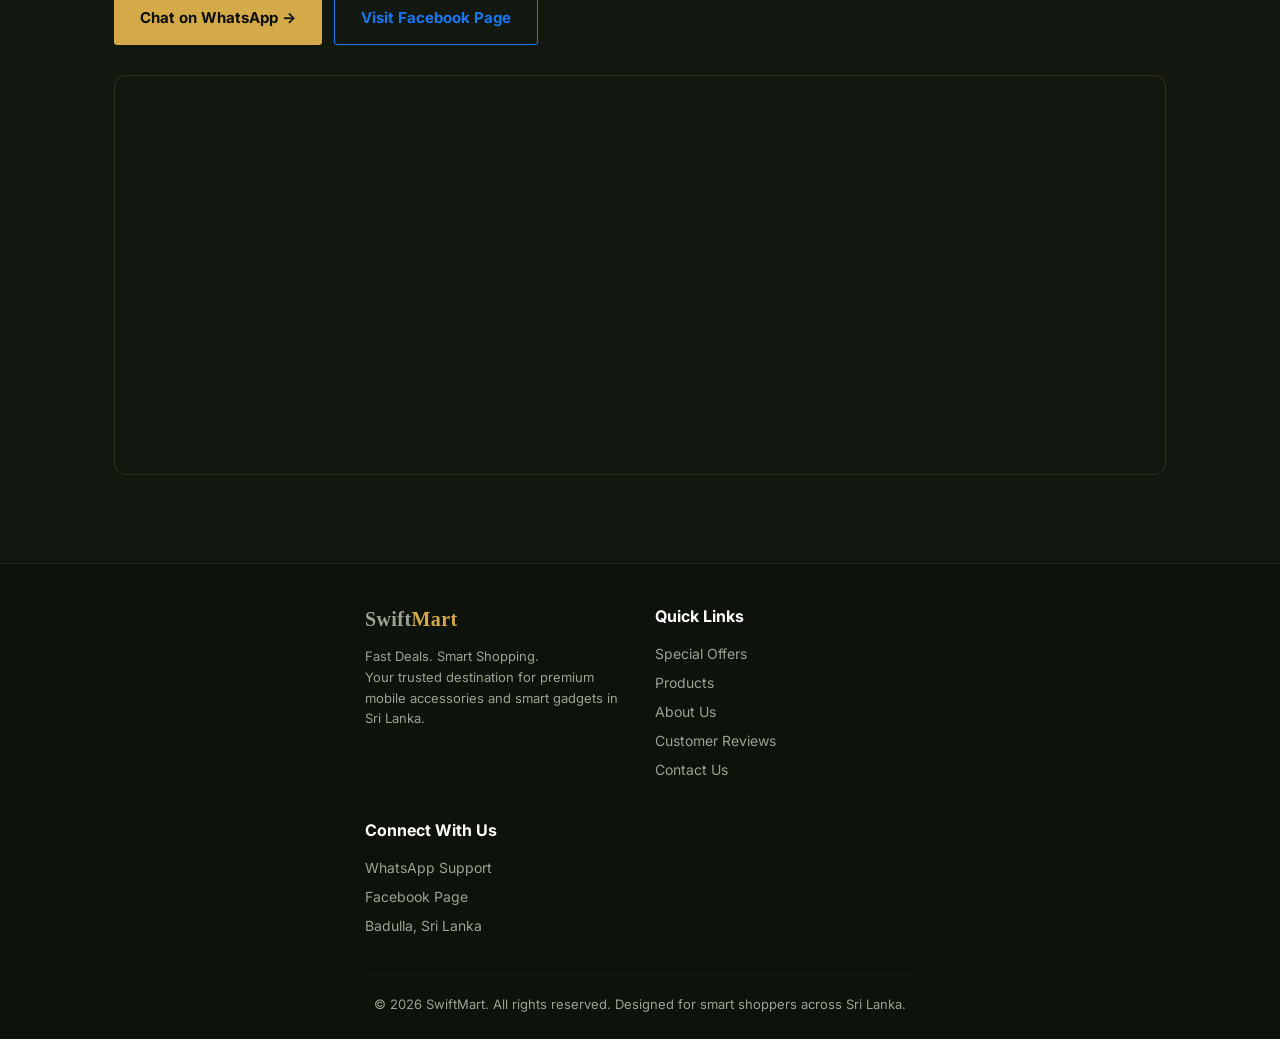
==== commit 7f579082: "Update index.html" ====
--- a/index.html
+++ b/index.html
@@ -482,16 +482,16 @@
 
 <nav>
   <div class="wrap">
-    <a href="#" class="logo-link"><div class="logo">Swift<span>Mart</span></div></a>
+    <a href="#" onclick="event.preventDefault(); window.scrollTo({top: 0, behavior: 'smooth'});" class="logo-link"><div class="logo">Swift<span>Mart</span></div></a>
     <div class="navlinks">
       <a href="#special-offers" id="nav-special-offers">Special Offers 🔥</a>
       <a href="products.html" id="nav-products">Products</a>
       <a href="#about" id="nav-about">About</a>
       <a href="#reviews" id="nav-reviews">Reviews</a>
       <a href="#contact" id="nav-contact">Contact</a>
-      <a href="javascript:void(0)" onclick="toggleCart()" class="cart-nav-link">CART (<span id="cart-count-nav">0</span>)</a>
-    </div>
-    <a href="javascript:void(0)" onclick="toggleCart()" class="nav-cta">🛒 Cart (<span id="cart-count-nav-top">0</span>)</a>
+      <a href="#" onclick="event.preventDefault(); toggleCart();" class="cart-nav-link">CART (<span id="cart-count-nav">0</span>)</a>
+    </div>
+    <a href="#" onclick="event.preventDefault(); toggleCart();" class="nav-cta">🛒 Cart (<span id="cart-count-nav-top">0</span>)</a>
   </div>
 </nav>
 
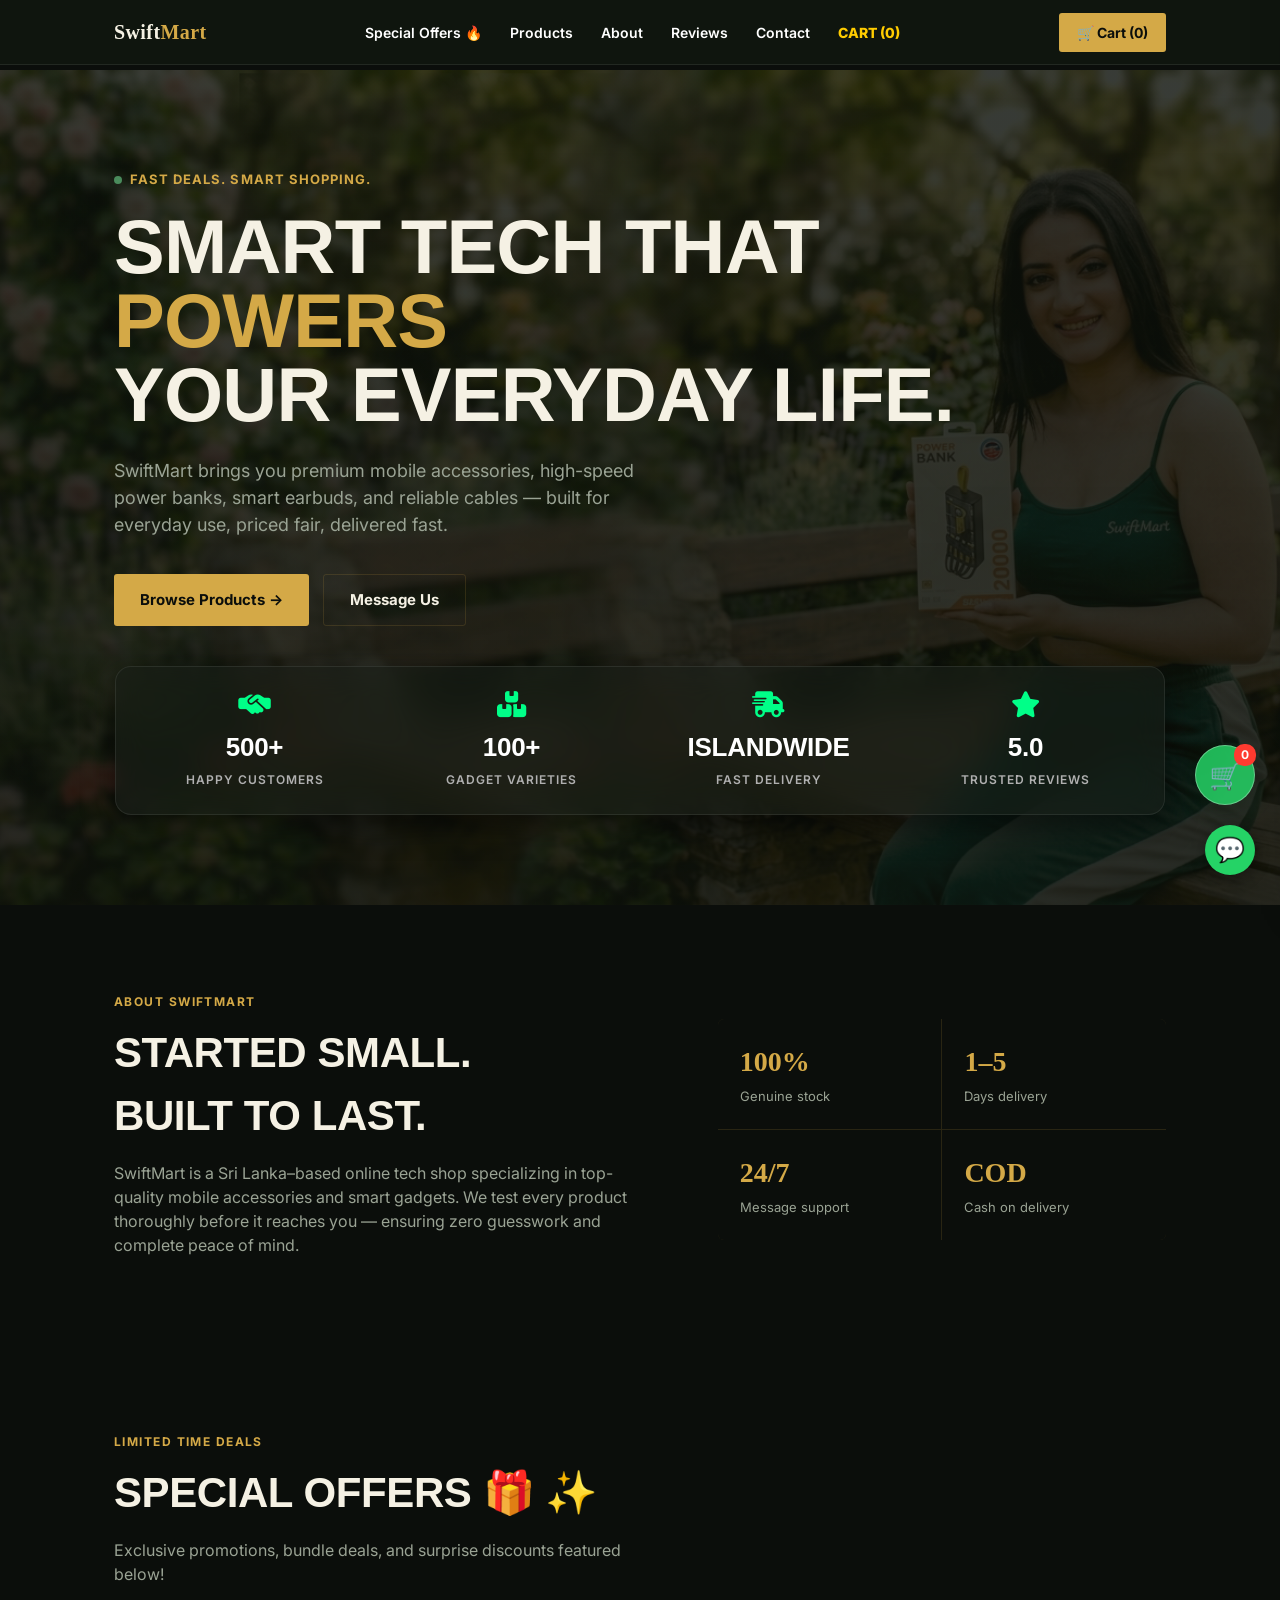
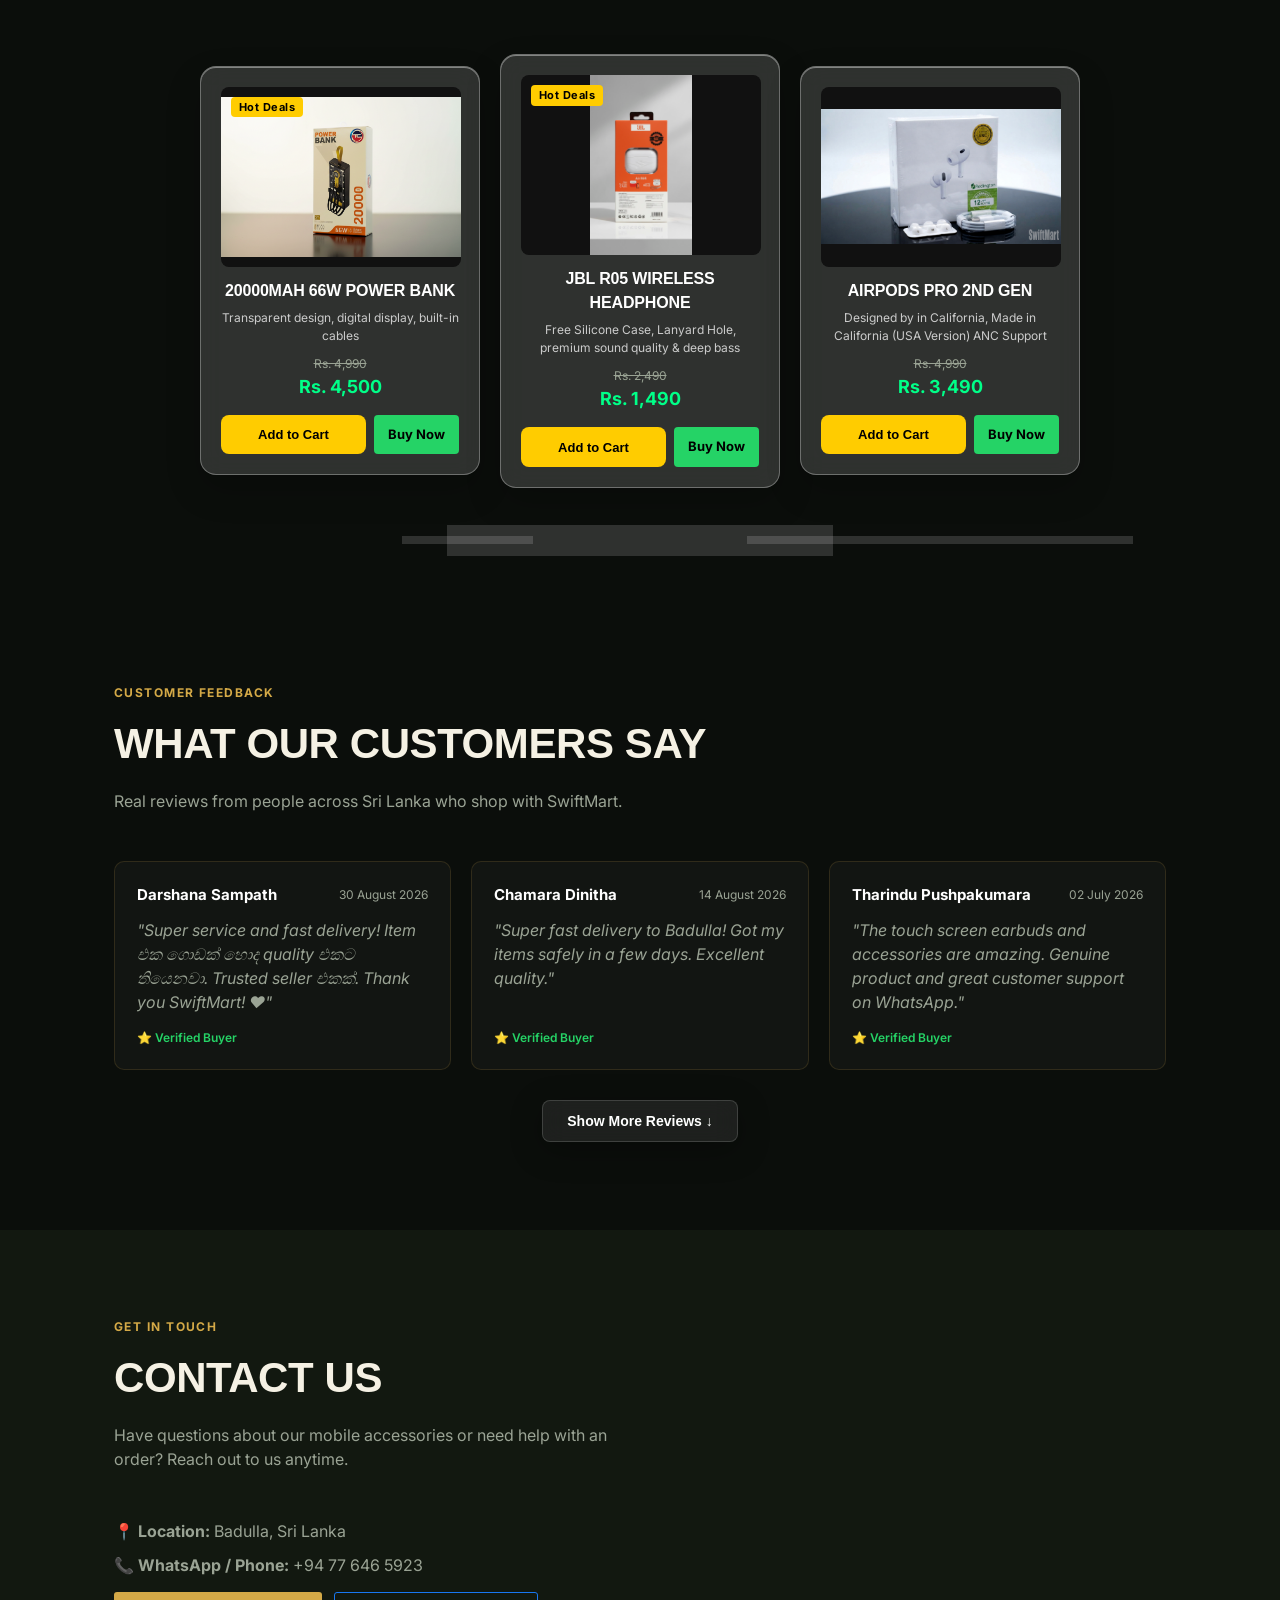
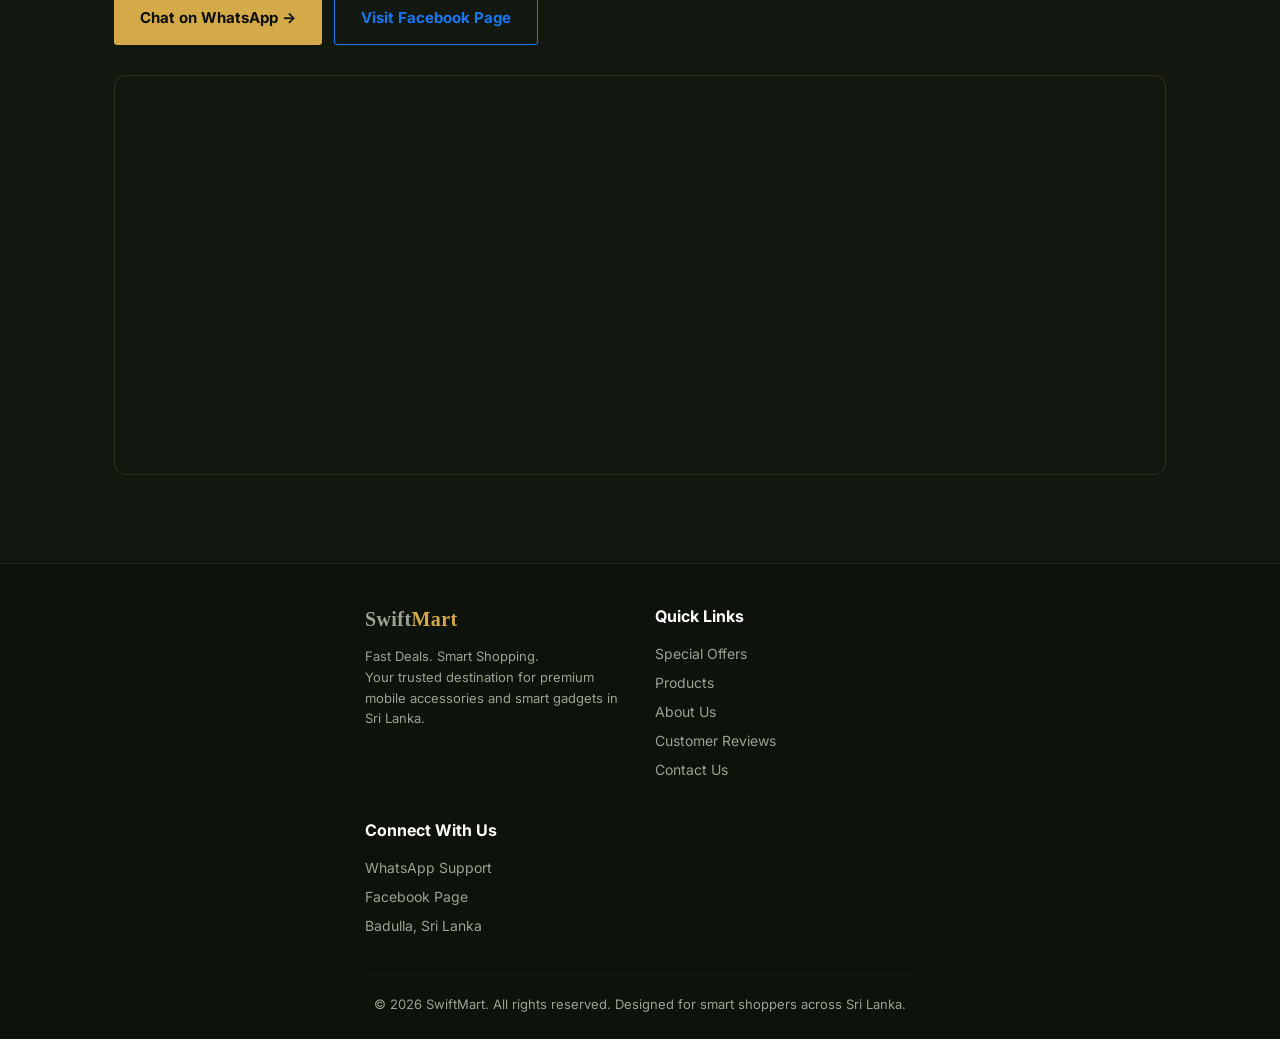
==== commit 098725f6: "Update index.html" ====
--- a/index.html
+++ b/index.html
@@ -484,14 +484,14 @@
   <div class="wrap">
     <a href="#" onclick="event.preventDefault(); window.scrollTo({top: 0, behavior: 'smooth'});" class="logo-link"><div class="logo">Swift<span>Mart</span></div></a>
     <div class="navlinks">
-      <a href="#special-offers" id="nav-special-offers">Special Offers 🔥</a>
+      <a id="nav-special-offers" style="cursor: pointer;" onclick="document.getElementById('special-offers').scrollIntoView({behavior: 'smooth'});">Special Offers 🔥</a>
       <a href="products.html" id="nav-products">Products</a>
-      <a href="#about" id="nav-about">About</a>
-      <a href="#reviews" id="nav-reviews">Reviews</a>
-      <a href="#contact" id="nav-contact">Contact</a>
-      <a href="#" onclick="event.preventDefault(); toggleCart();" class="cart-nav-link">CART (<span id="cart-count-nav">0</span>)</a>
-    </div>
-    <a href="#" onclick="event.preventDefault(); toggleCart();" class="nav-cta">🛒 Cart (<span id="cart-count-nav-top">0</span>)</a>
+      <a id="nav-about" style="cursor: pointer;" onclick="document.getElementById('about').scrollIntoView({behavior: 'smooth'});">About</a>
+      <a id="nav-reviews" style="cursor: pointer;" onclick="document.getElementById('reviews').scrollIntoView({behavior: 'smooth'});">Reviews</a>
+      <a id="nav-contact" style="cursor: pointer;" onclick="document.getElementById('contact').scrollIntoView({behavior: 'smooth'});">Contact</a>
+      <a class="cart-nav-link" onclick="toggleCart(); return false;" style="cursor: pointer;">CART (<span id="cart-count-nav">0</span>)</a>
+    </div>
+    <a class="nav-cta" onclick="toggleCart(); return false;" style="cursor: pointer;">🛒 Cart (<span id="cart-count-nav-top">0</span>)</a>
   </div>
 </nav>
 
@@ -942,7 +942,7 @@
 
   window.addEventListener('scroll', () => {
     const sections = document.querySelectorAll('section');
-    const navLinks = document.querySelectorAll('.navlinks a[href^="#"]');
+    const navLinks = document.querySelectorAll('.navlinks a[id^="nav-"]');
     
     let current = '';
     sections.forEach(section => {
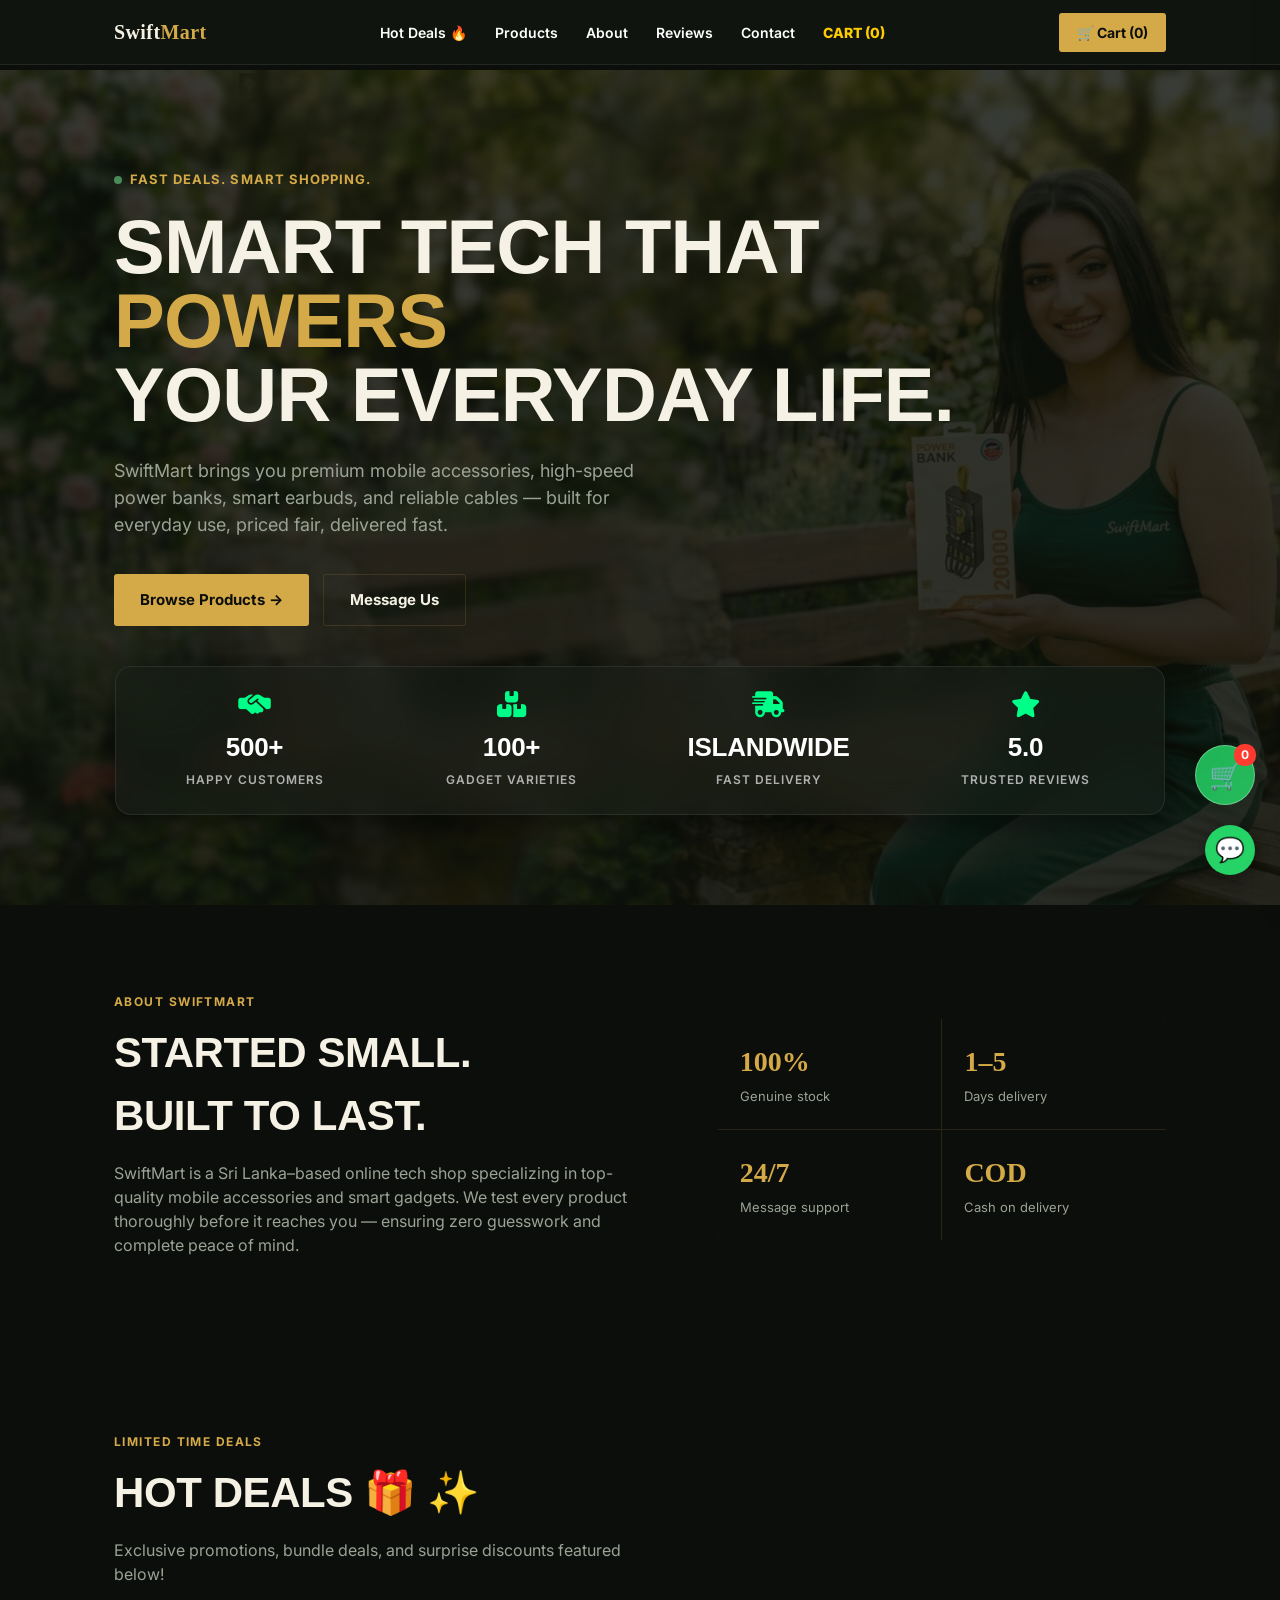
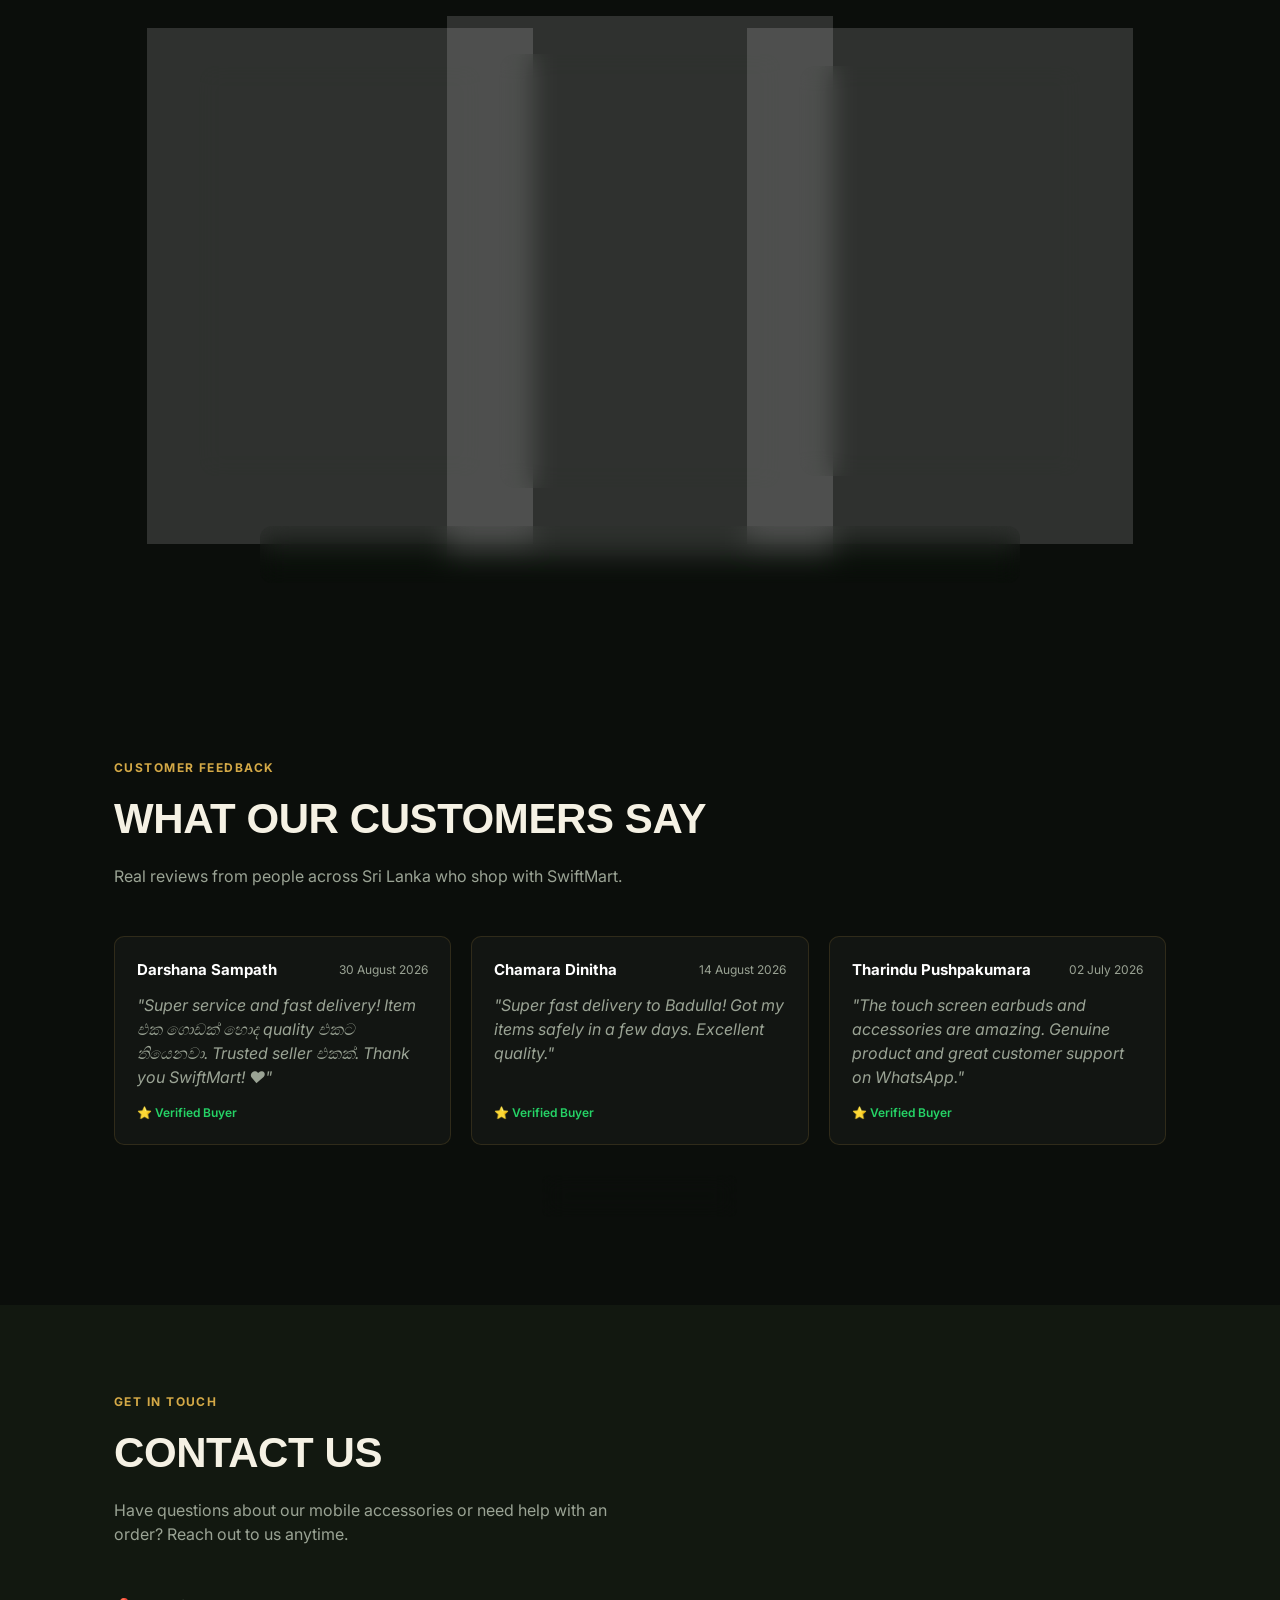
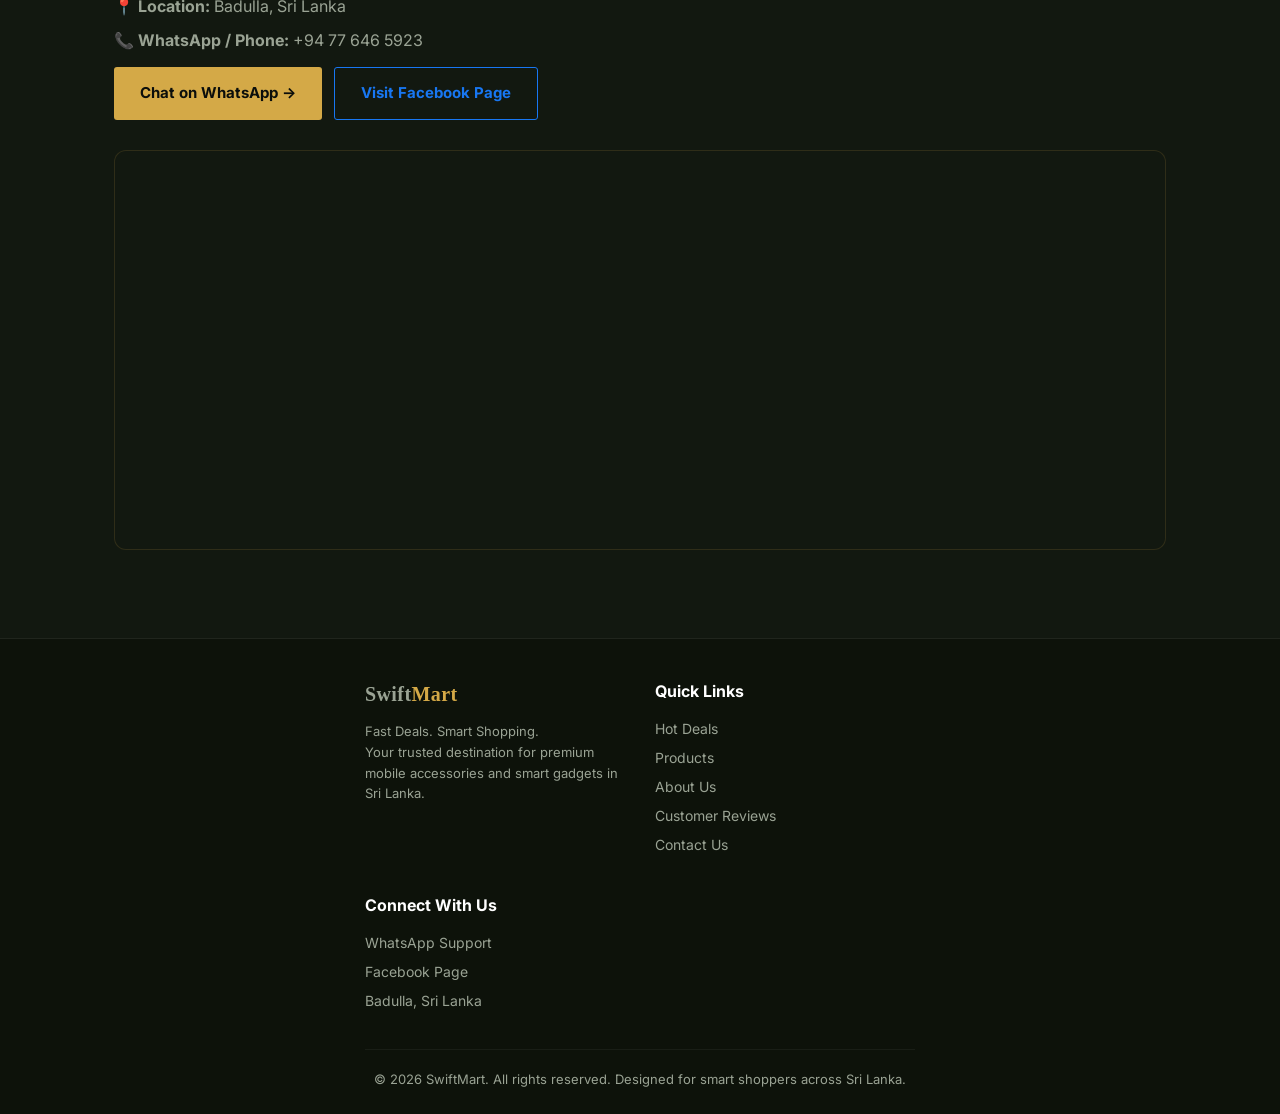
==== commit 50bff535: "Update index.html" ====
--- a/index.html
+++ b/index.html
@@ -387,6 +387,49 @@
     transform: translateY(-1px);
   }
 
+  .view-all-products-bar {
+    display: flex;
+    align-items: center;
+    justify-content: center;
+    gap: 12px;
+    width: min(760px, calc(100% - 40px));
+    margin: 18px auto 0;
+    padding: 14px 22px;
+    background: rgba(255, 255, 255, 0.07);
+    backdrop-filter: blur(14px) saturate(180%);
+    -webkit-backdrop-filter: blur(14px) saturate(180%);
+    border: 1px solid rgba(255, 255, 255, 0.18);
+    border-radius: 12px;
+    box-shadow: inset 0 1px 0 rgba(255,255,255,0.12), 0 8px 25px rgba(0,0,0,0.18);
+    color: #fff;
+    text-decoration: none;
+    font-weight: 700;
+    font-size: 14px;
+    transition: all 0.25s ease;
+  }
+
+  .view-all-products-bar:hover {
+    background: rgba(255, 255, 255, 0.12);
+    border-color: rgba(255, 255, 255, 0.3);
+    transform: translateY(-2px);
+  }
+
+  .view-all-arrow {
+    font-size: 18px;
+    transition: transform 0.25s ease;
+  }
+
+  .view-all-products-bar:hover .view-all-arrow {
+    transform: translateX(4px);
+  }
+
+  @media (max-width: 768px) {
+    .view-all-products-bar {
+      width: calc(100% - 20px);
+      margin-top: 12px;
+    }
+  }
+
   /* Hot Deals Section - Glass & Embossed CSS */
   .hot-deals-container {
     display: flex;
@@ -484,7 +527,7 @@
   <div class="wrap">
     <a href="#" onclick="event.preventDefault(); window.scrollTo({top: 0, behavior: 'smooth'});" class="logo-link"><div class="logo">Swift<span>Mart</span></div></a>
     <div class="navlinks">
-      <a id="nav-special-offers" style="cursor: pointer;" onclick="document.getElementById('special-offers').scrollIntoView({behavior: 'smooth'});">Special Offers 🔥</a>
+      <a id="nav-special-offers" style="cursor: pointer;" onclick="document.getElementById('special-offers').scrollIntoView({behavior: 'smooth'});">Hot Deals 🔥</a>
       <a href="products.html" id="nav-products">Products</a>
       <a id="nav-about" style="cursor: pointer;" onclick="document.getElementById('about').scrollIntoView({behavior: 'smooth'});">About</a>
       <a id="nav-reviews" style="cursor: pointer;" onclick="document.getElementById('reviews').scrollIntoView({behavior: 'smooth'});">Reviews</a>
@@ -649,12 +692,16 @@
 <section class="section" id="special-offers">
   <div class="wrap">
     <div class="kicker">LIMITED TIME DEALS</div>
-    <h2 class="section-title">Special Offers 🎁 ✨</h2>
+    <h2 class="section-title">Hot Deals 🎁 ✨</h2>
     <p class="section-desc">Exclusive promotions, bundle deals, and surprise discounts featured below!</p>
     
     <div class="hot-deals-container" id="hotDealsContainer">
         <!-- Dynamic Products from products.html list will load here -->
     </div>
+     <a href="products.html" class="view-all-products-bar">
+       <span>View All Products</span>
+       <span class="view-all-arrow">→</span>
+     </a>
   </div>
 </section>
 
@@ -760,7 +807,7 @@
       <div class="footer-col">
         <h4>Quick Links</h4>
         <ul>
-          <li><a href="#special-offers">Special Offers</a></li>
+          <li><a href="#special-offers">Hot Deals</a></li>
           <li><a href="products.html">Products</a></li>
           <li><a href="#about">About Us</a></li>
           <li><a href="#reviews">Customer Reviews</a></li>
